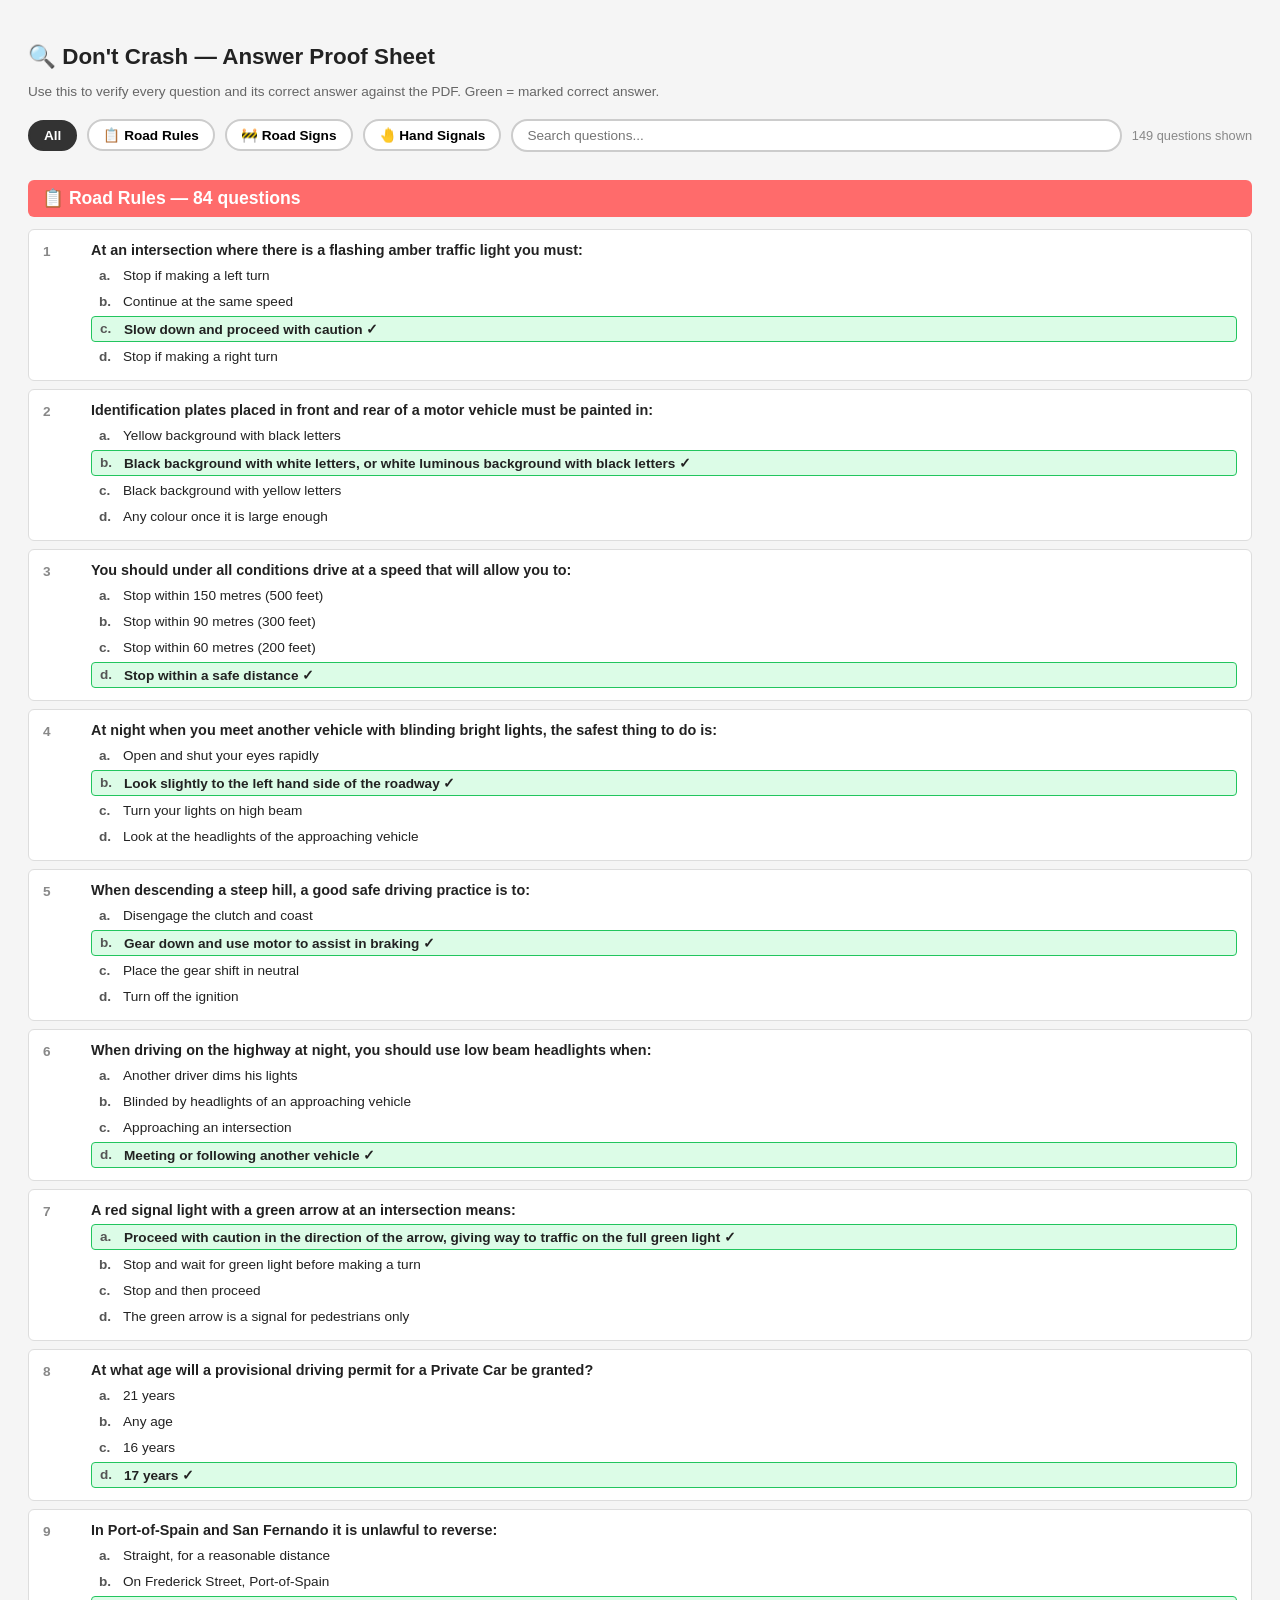
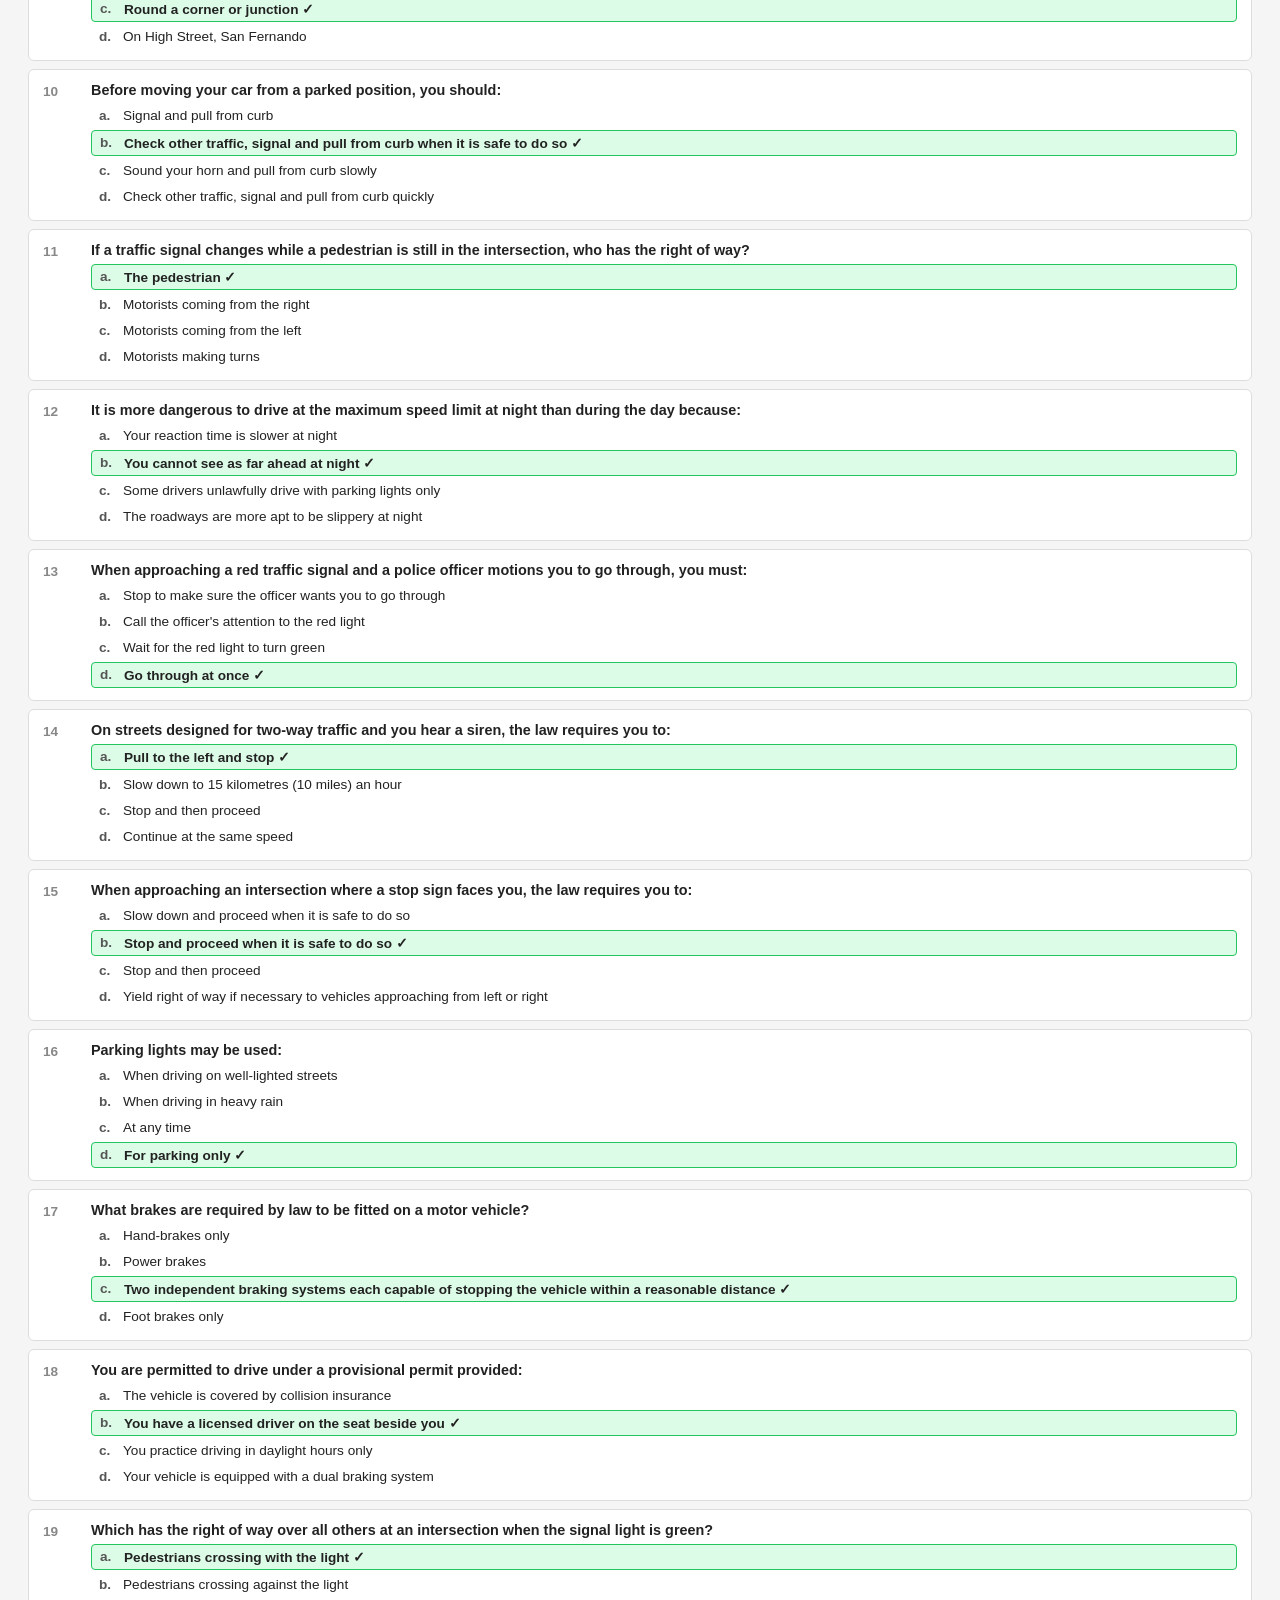
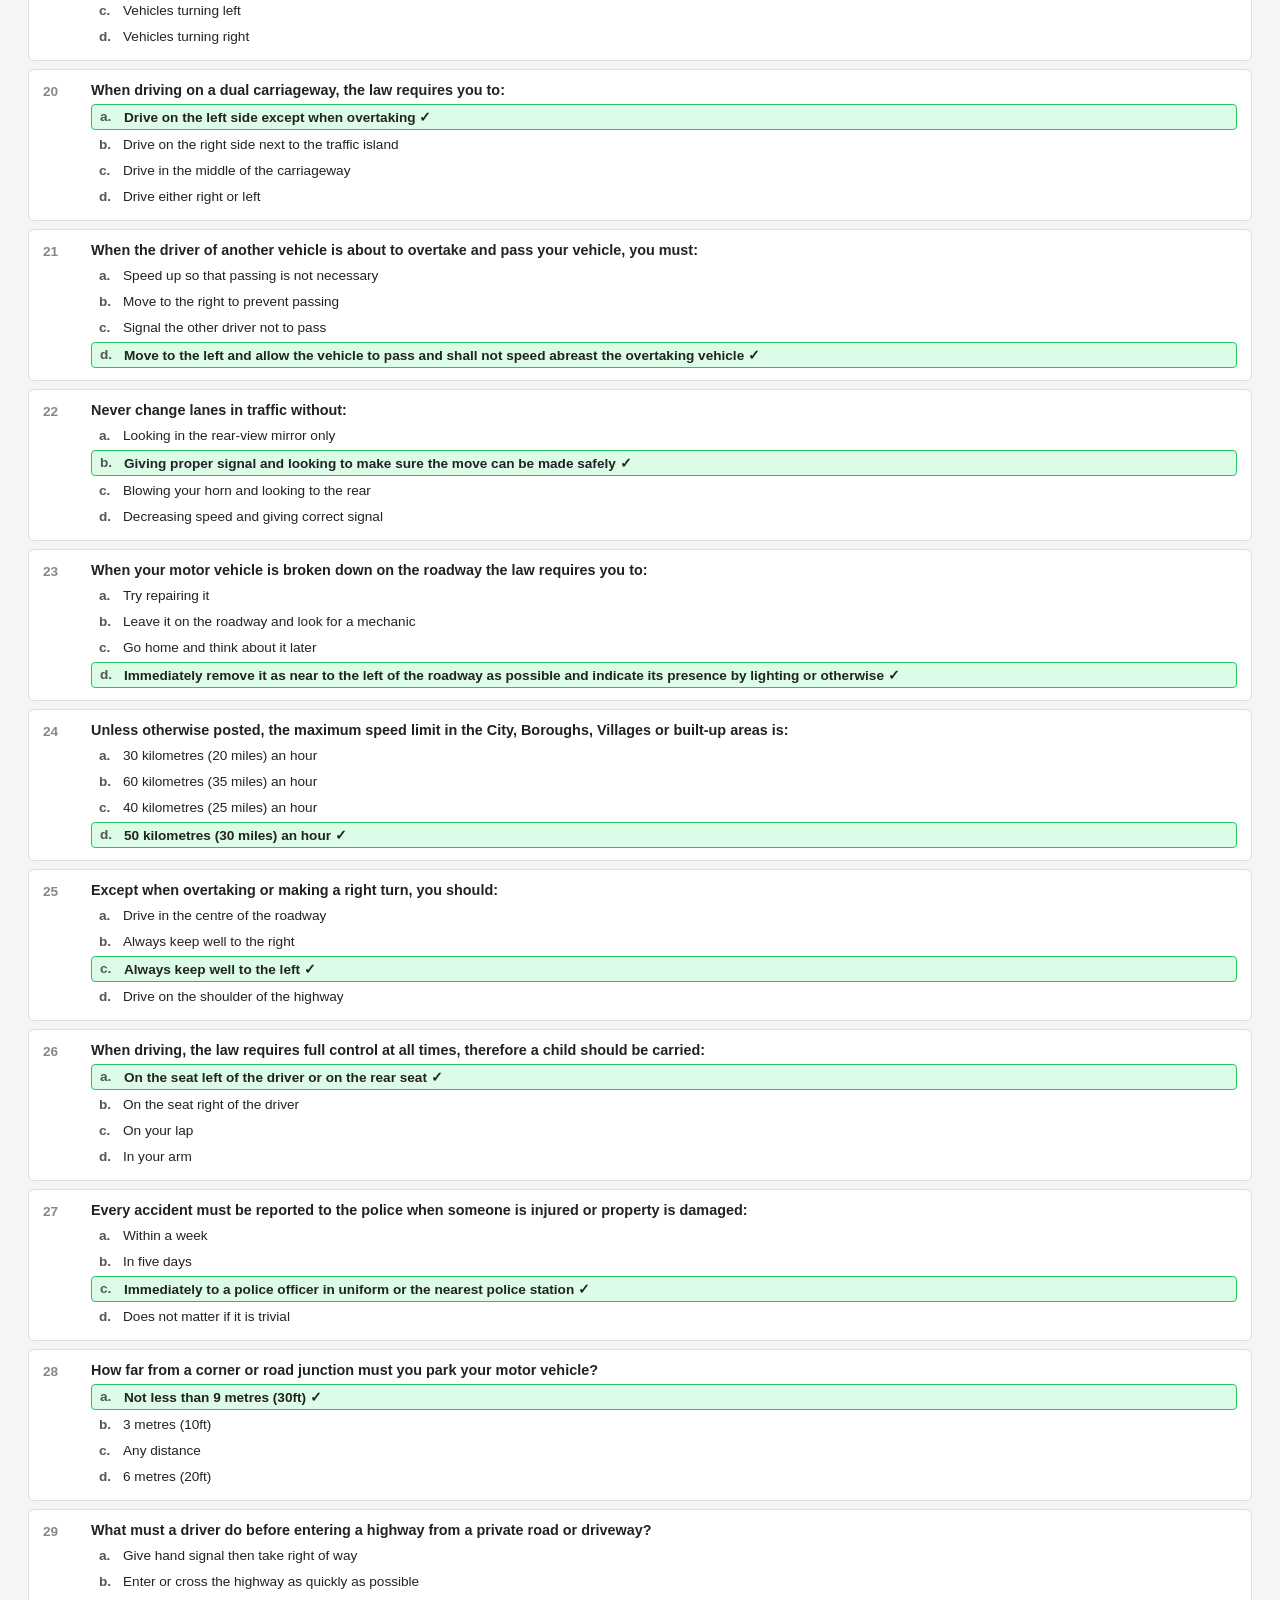
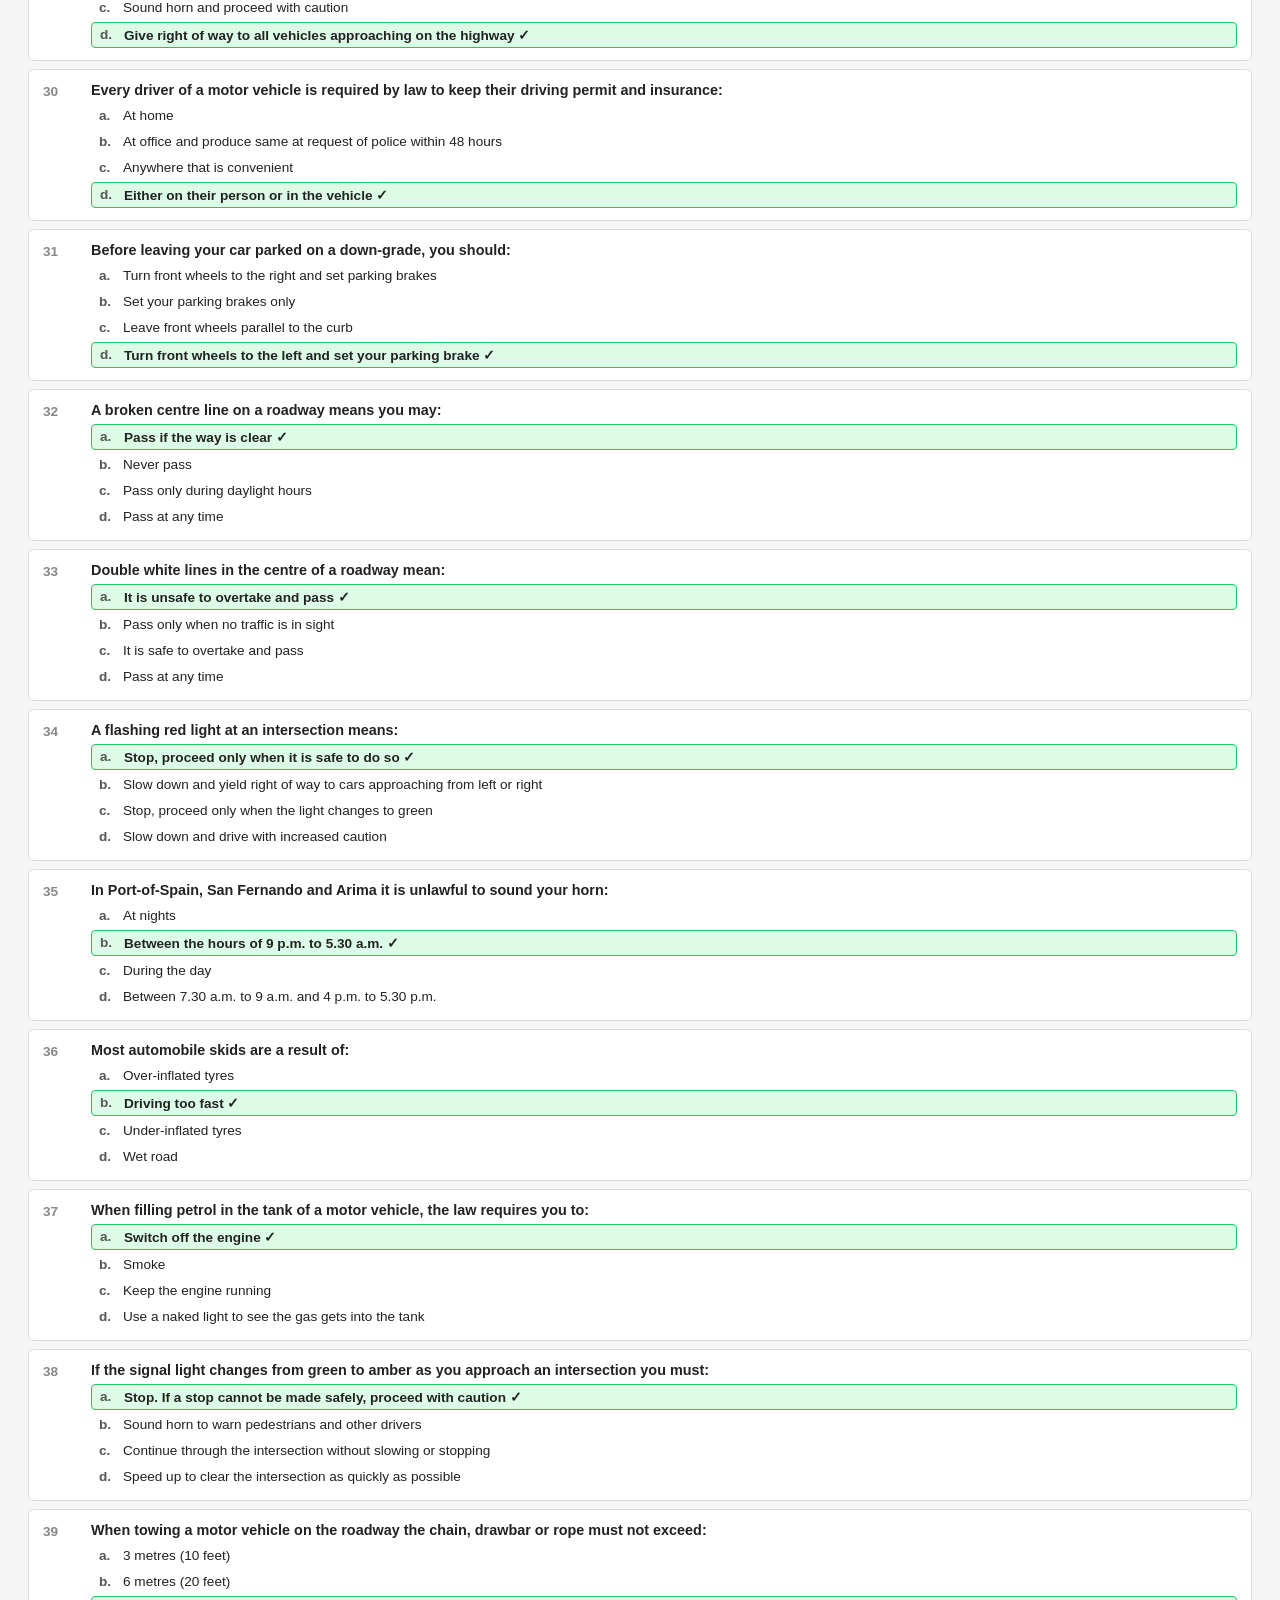
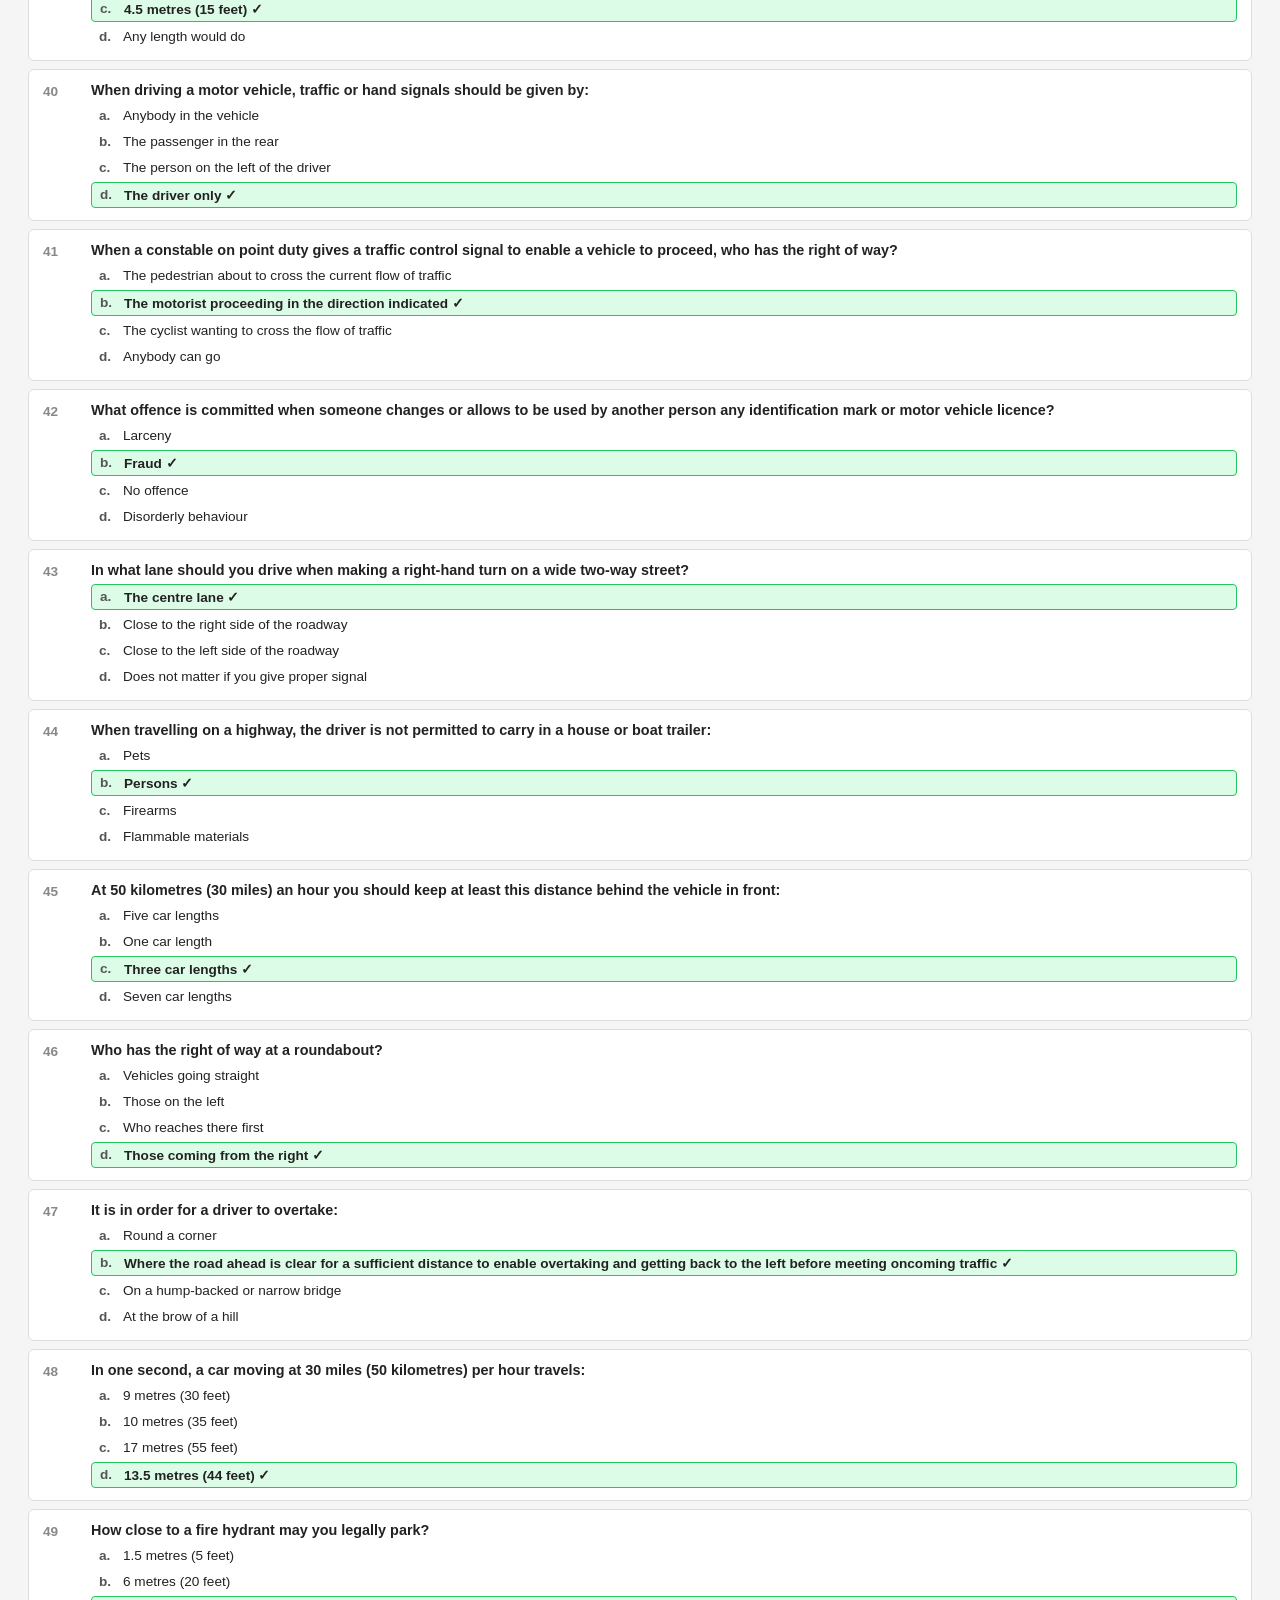
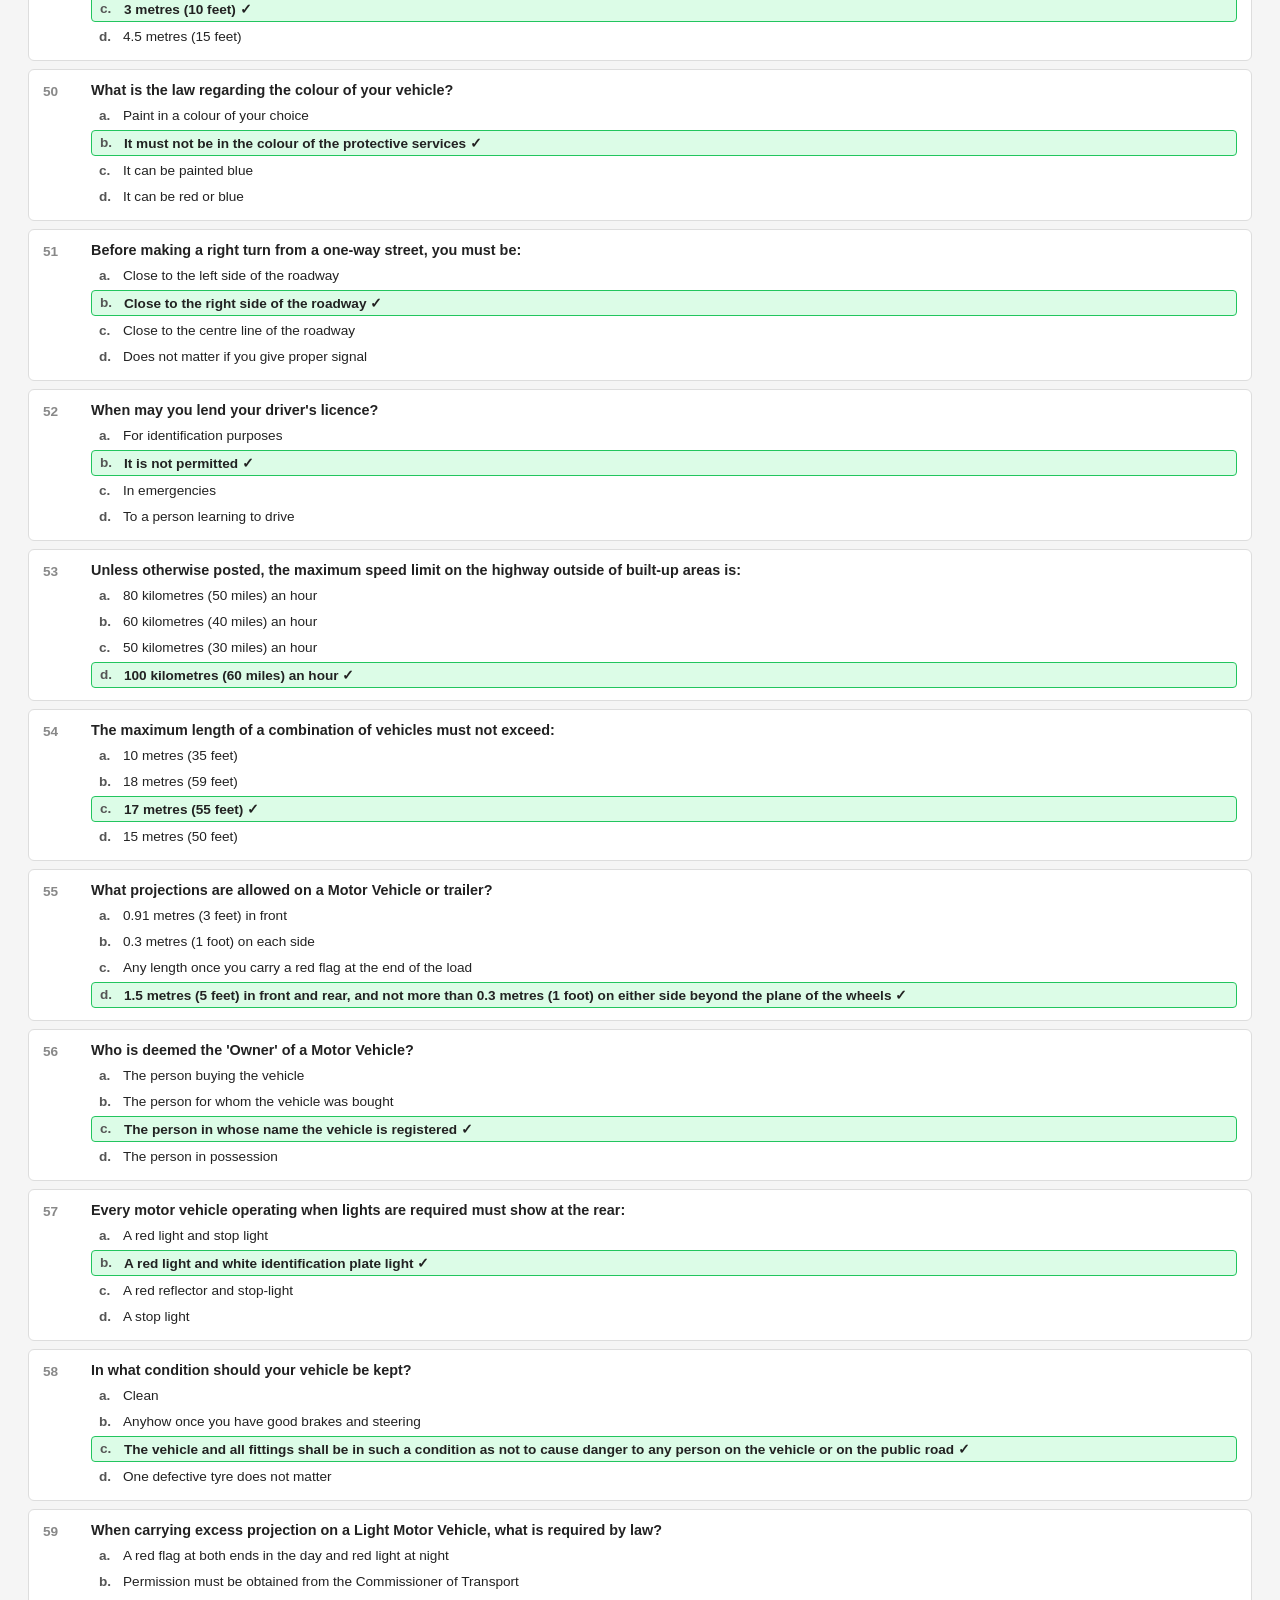
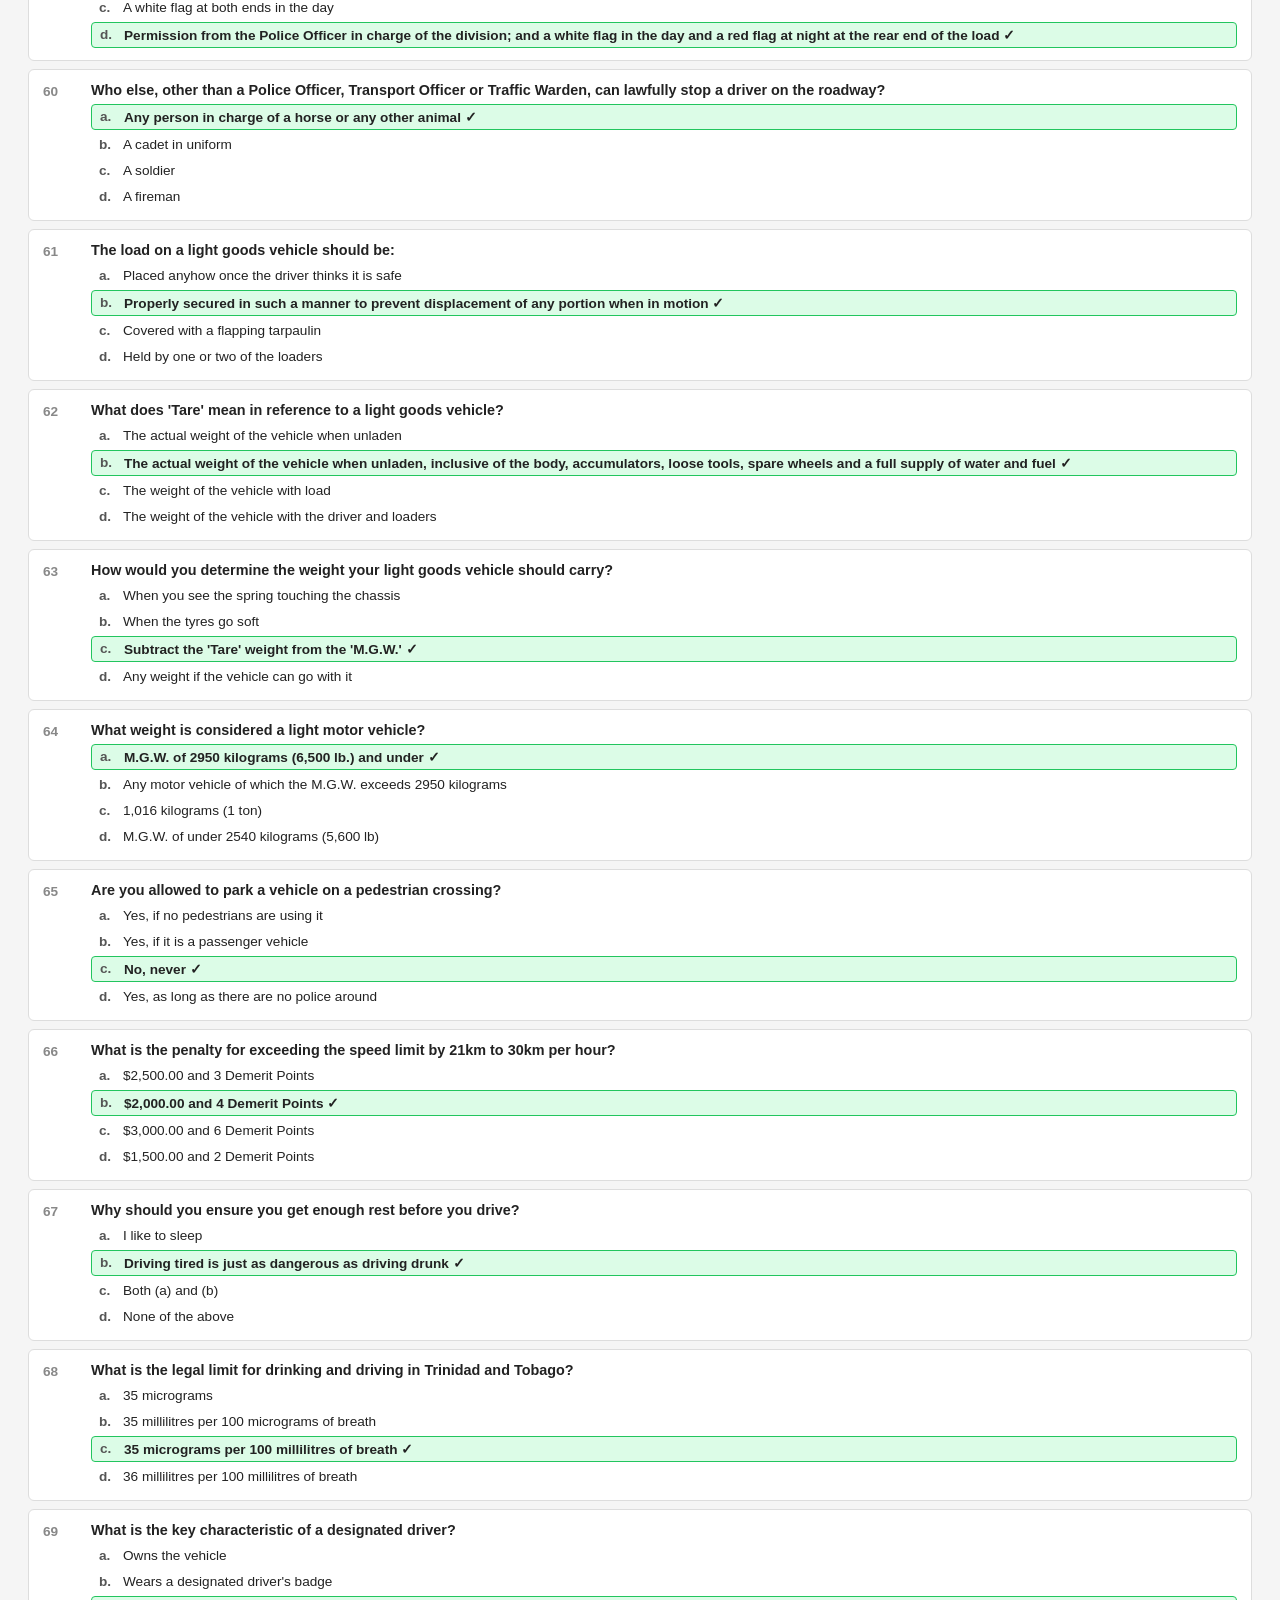
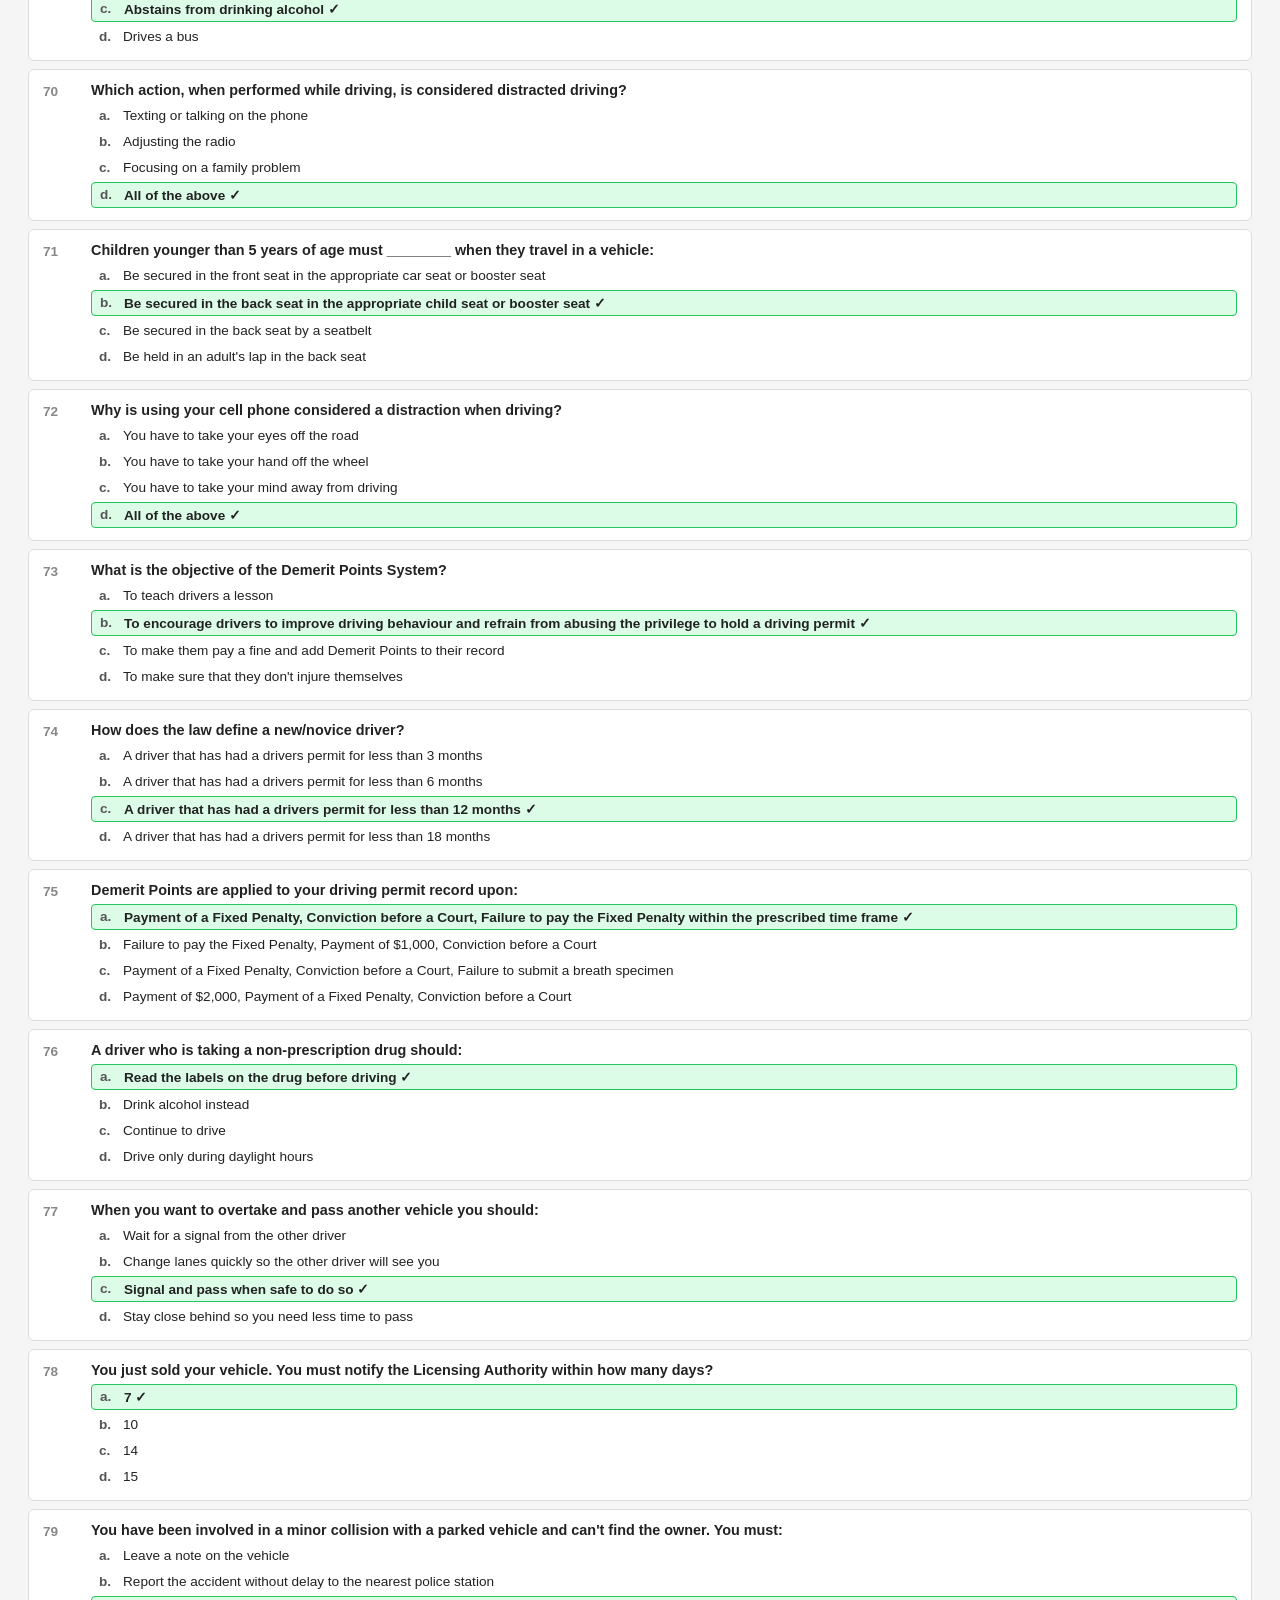
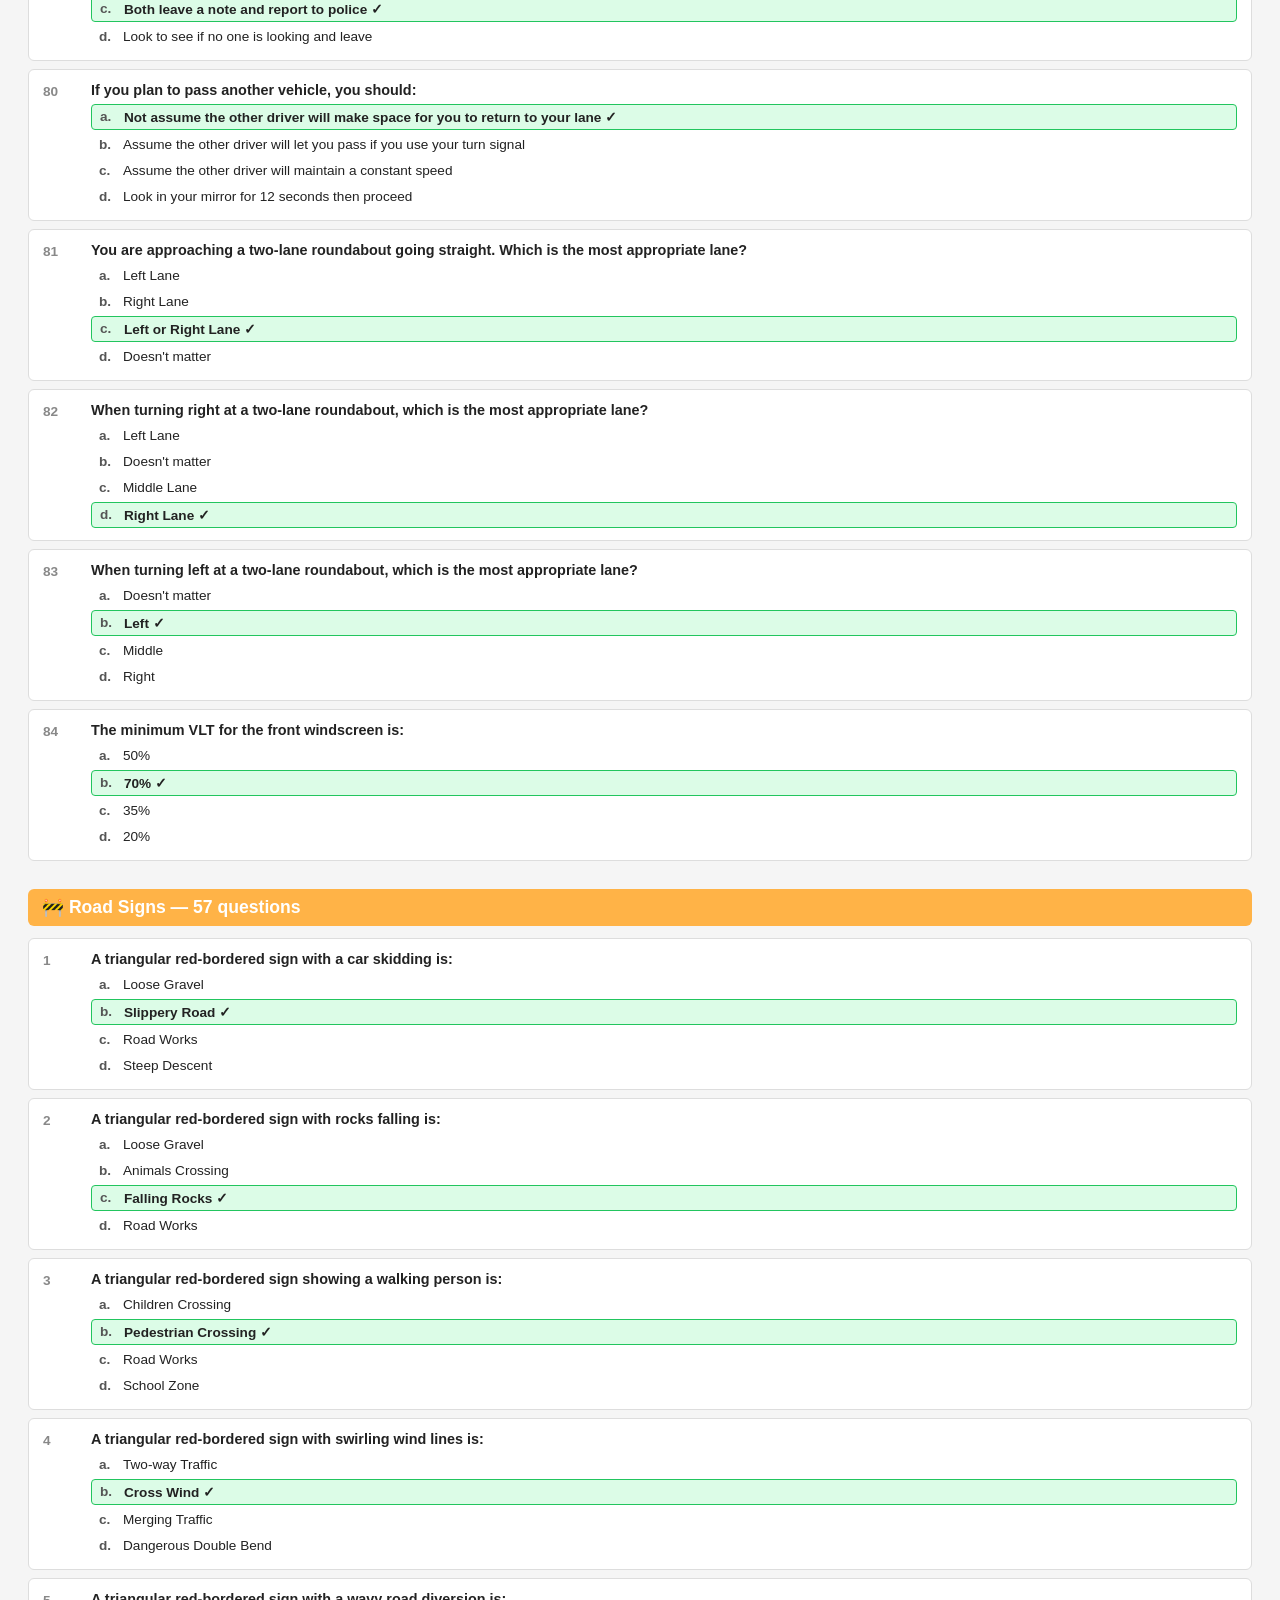
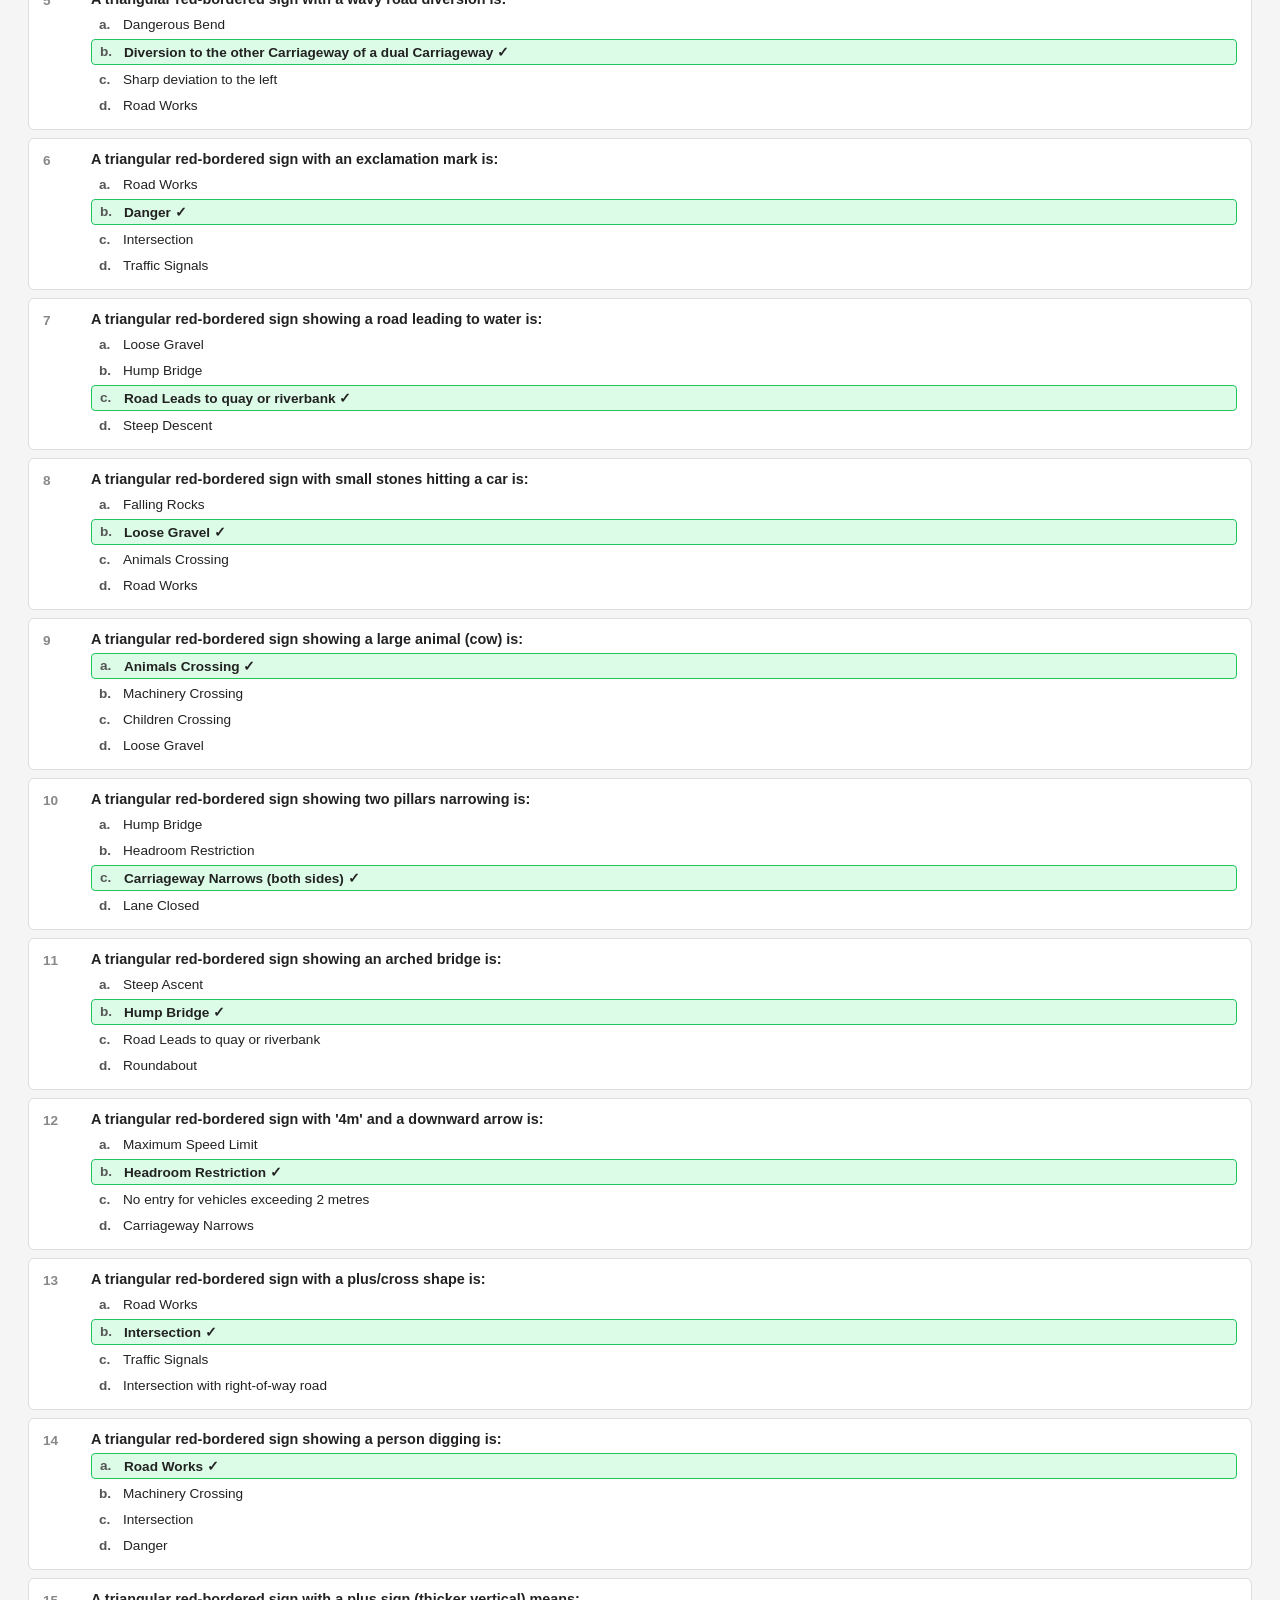
==== proof.html @ abda5362 "Create proof.html" ====
<!DOCTYPE html>
<html lang="en">
<head>
  <meta charset="UTF-8"/>
  <meta name="viewport" content="width=device-width, initial-scale=1.0"/>
  <title>Don't Crash — Answer Proof Sheet</title>
  <style>
    body { font-family: Arial, sans-serif; background: #f5f5f5; padding: 20px; color: #222; }
    h1 { font-size: 1.4rem; margin-bottom: 4px; }
    .meta { color: #666; font-size: 0.85rem; margin-bottom: 20px; }
    .section-title {
      font-size: 1.1rem; font-weight: bold; background: #333; color: #fff;
      padding: 8px 14px; border-radius: 6px; margin: 28px 0 12px;
      position: sticky; top: 0; z-index: 10;
    }
    .q-row {
      background: #fff; border: 1px solid #ddd; border-radius: 6px;
      padding: 12px 14px; margin-bottom: 8px;
      display: grid; grid-template-columns: 40px 1fr; gap: 8px;
    }
    .q-num { font-weight: bold; color: #888; font-size: 0.85rem; padding-top: 2px; }
    .q-text { font-weight: bold; font-size: 0.9rem; margin-bottom: 6px; }
    .options { display: flex; flex-direction: column; gap: 3px; }
    .opt {
      font-size: 0.85rem; padding: 4px 8px; border-radius: 4px;
      display: flex; gap: 6px; align-items: flex-start;
    }
    .opt.correct { background: #dcfce7; border: 1.5px solid #22c55e; font-weight: bold; }
    .opt-letter { min-width: 18px; font-weight: bold; color: #555; }
    .flag { color: #ef4444; font-size: 0.75rem; font-weight: bold; margin-left: 6px; }
    .filter-bar {
      display: flex; gap: 10px; flex-wrap: wrap; margin-bottom: 16px; align-items: center;
    }
    .filter-bar button {
      padding: 6px 14px; border-radius: 50px; border: 2px solid #ccc;
      background: #fff; cursor: pointer; font-size: 0.85rem; font-weight: bold;
    }
    .filter-bar button.active { background: #333; color: #fff; border-color: #333; }
    #search {
      padding: 7px 14px; border-radius: 50px; border: 2px solid #ccc;
      font-size: 0.85rem; flex: 1; min-width: 200px;
    }
    .count { font-size: 0.8rem; color: #888; margin-left: auto; }
    .rules-color  { background: #ff6b6b; }
    .signs-color  { background: #ffb347; }
    .signals-color{ background: #7ec8e3; }
  </style>
  <script src="js/data.js"></script>
</head>
<body>
  <h1>🔍 Don't Crash — Answer Proof Sheet</h1>
  <p class="meta">Use this to verify every question and its correct answer against the PDF. Green = marked correct answer.</p>

  <div class="filter-bar">
    <button class="active" onclick="setFilter('all', this)">All</button>
    <button onclick="setFilter('rules', this)">📋 Road Rules</button>
    <button onclick="setFilter('signs', this)">🚧 Road Signs</button>
    <button onclick="setFilter('signals', this)">🤚 Hand Signals</button>
    <input id="search" type="text" placeholder="Search questions..." oninput="applySearch()"/>
    <span class="count" id="count"></span>
  </div>

  <div id="content"></div>

  <script>
    const LETTERS = ['a','b','c','d'];
    let currentFilter = 'all';

    const SECTIONS = [
      { key: 'rules',   label: '📋 Road Rules',   color: 'rules-color',   data: ROAD_RULES },
      { key: 'signs',   label: '🚧 Road Signs',   color: 'signs-color',   data: ROAD_SIGNS },
      { key: 'signals', label: '🤚 Hand Signals', color: 'signals-color', data: HAND_SIGNALS },
    ];

    function buildHTML(filter, searchText) {
      let html = '';
      let total = 0;
      SECTIONS.forEach(sec => {
        if (filter !== 'all' && filter !== sec.key) return;
        const search = searchText.toLowerCase();
        const qs = sec.data.filter(q =>
          !search || q.q.toLowerCase().includes(search) ||
          q.options.some(o => o.toLowerCase().includes(search))
        );
        if (!qs.length) return;
        total += qs.length;
        html += `<div class="section-title ${sec.color}">${sec.label} — ${qs.length} questions</div>`;
        qs.forEach((q, i) => {
          const globalIdx = sec.data.indexOf(q);
          html += `<div class="q-row">
            <div class="q-num">${globalIdx + 1}</div>
            <div>
              <div class="q-text">${q.q}</div>
              <div class="options">`;
          q.options.forEach((opt, oi) => {
            const isCorrect = oi === q.answer;
            html += `<div class="opt ${isCorrect ? 'correct' : ''}">
              <span class="opt-letter">${LETTERS[oi]}.</span>
              <span>${opt}${isCorrect ? ' ✓' : ''}</span>
            </div>`;
          });
          html += `</div></div></div>`;
        });
      });
      document.getElementById('count').textContent = `${total} questions shown`;
      return html;
    }

    function setFilter(f, btn) {
      currentFilter = f;
      document.querySelectorAll('.filter-bar button').forEach(b => b.classList.remove('active'));
      btn.classList.add('active');
      applySearch();
    }

    function applySearch() {
      const search = document.getElementById('search').value;
      document.getElementById('content').innerHTML = buildHTML(currentFilter, search);
    }

    // Initial render
    document.getElementById('content').innerHTML = buildHTML('all', '');
  </script>
</body>
</html>
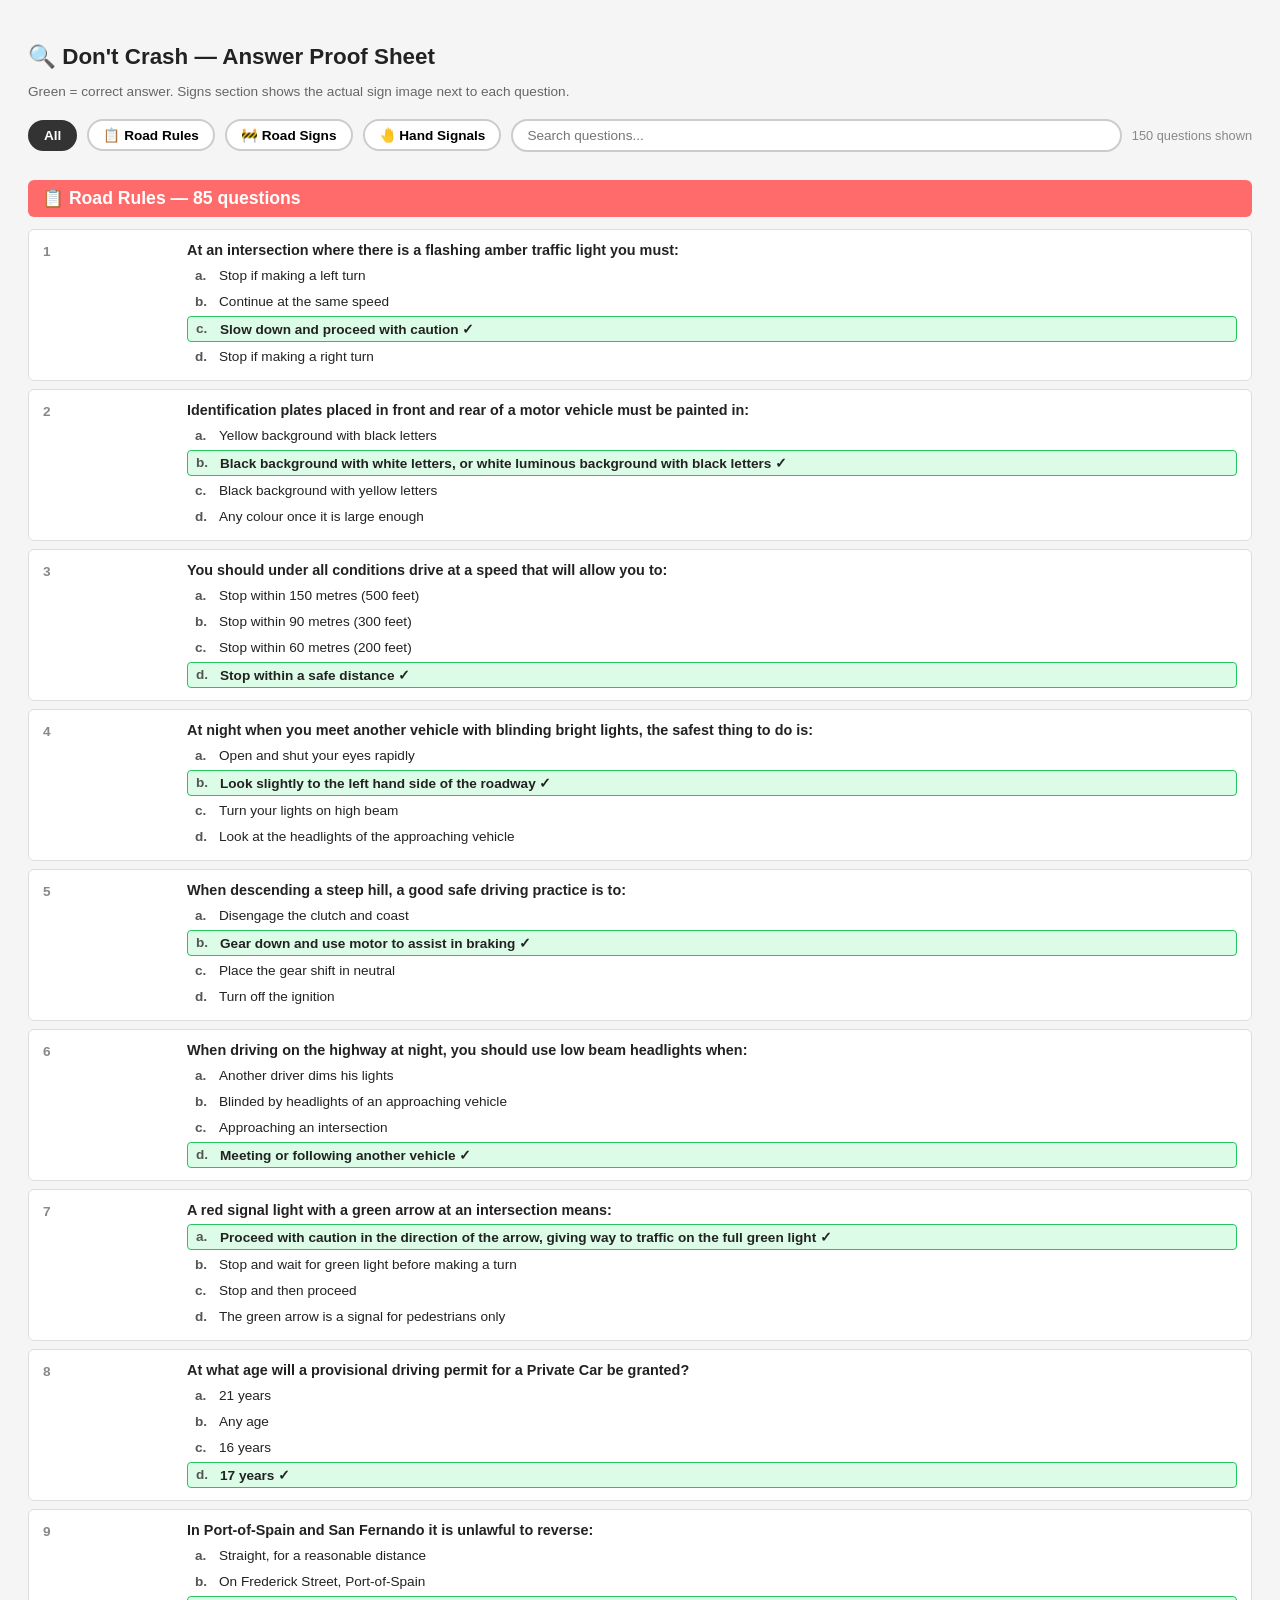
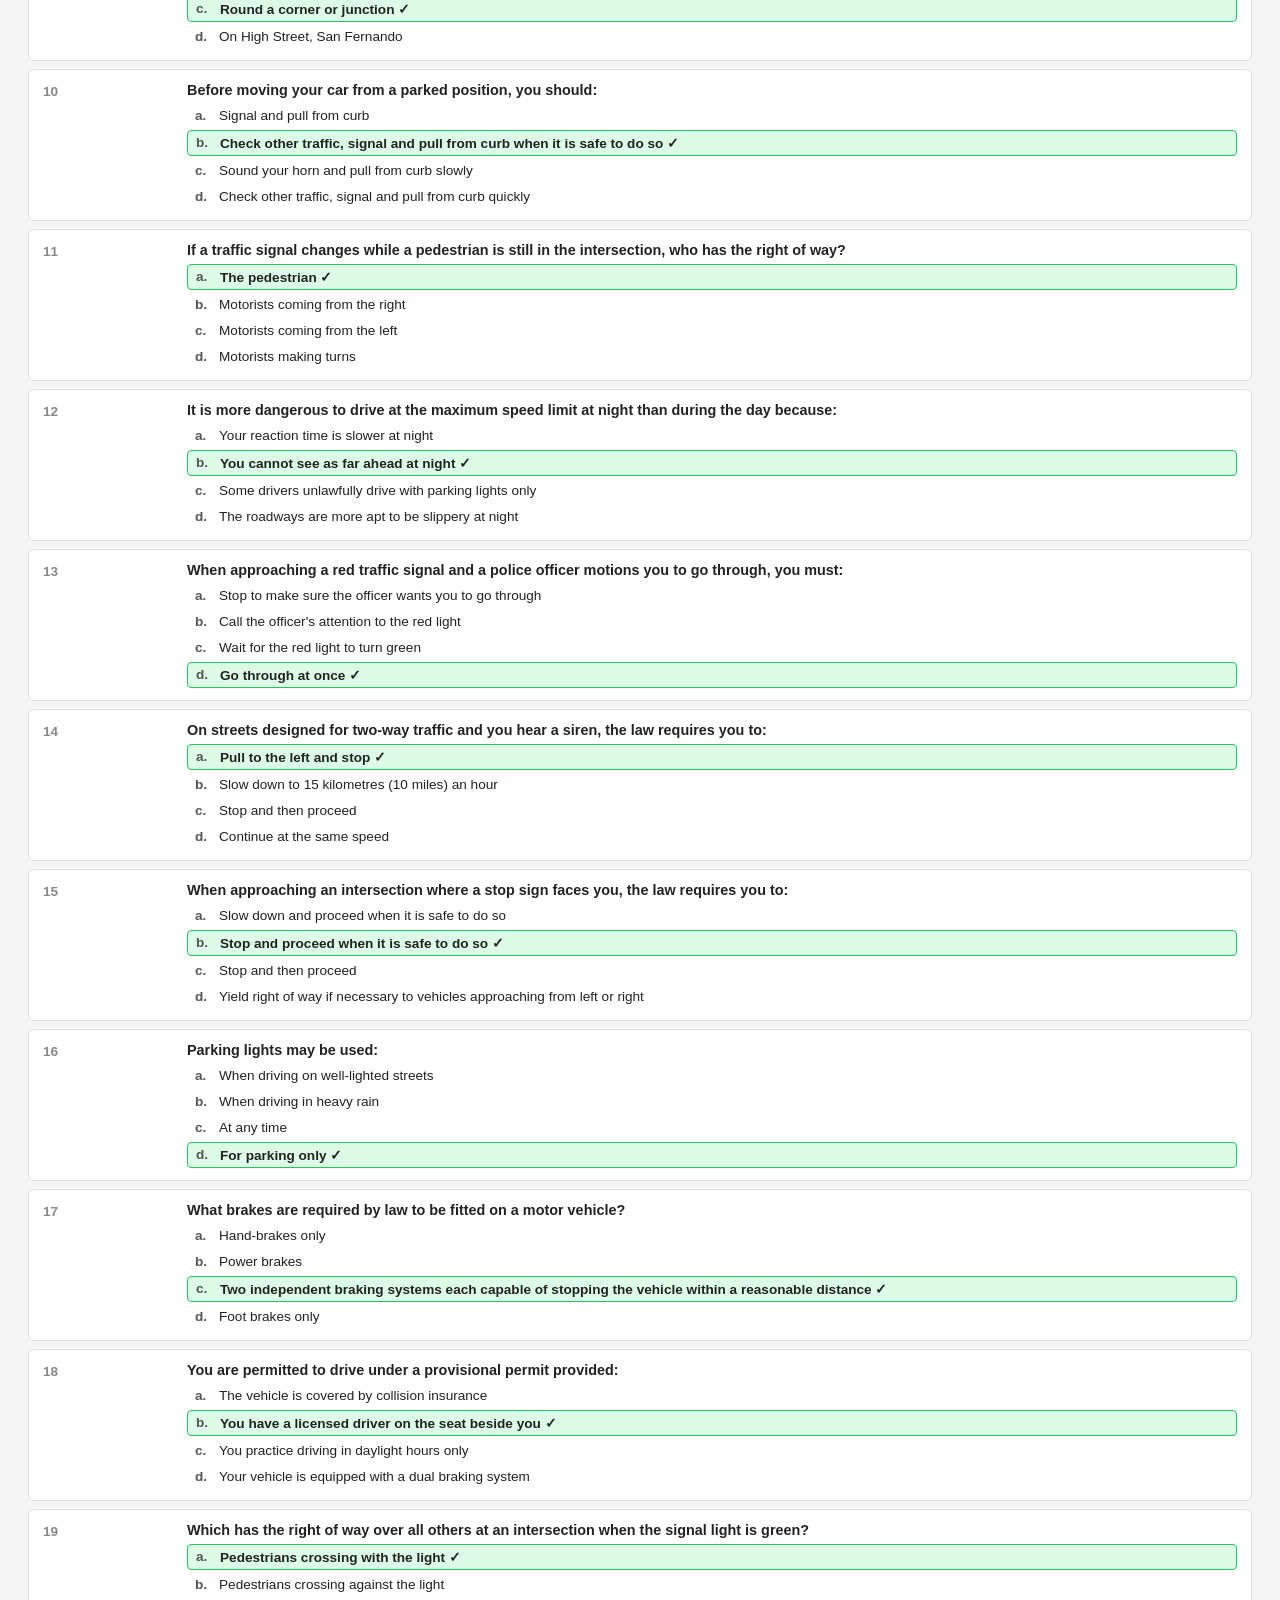
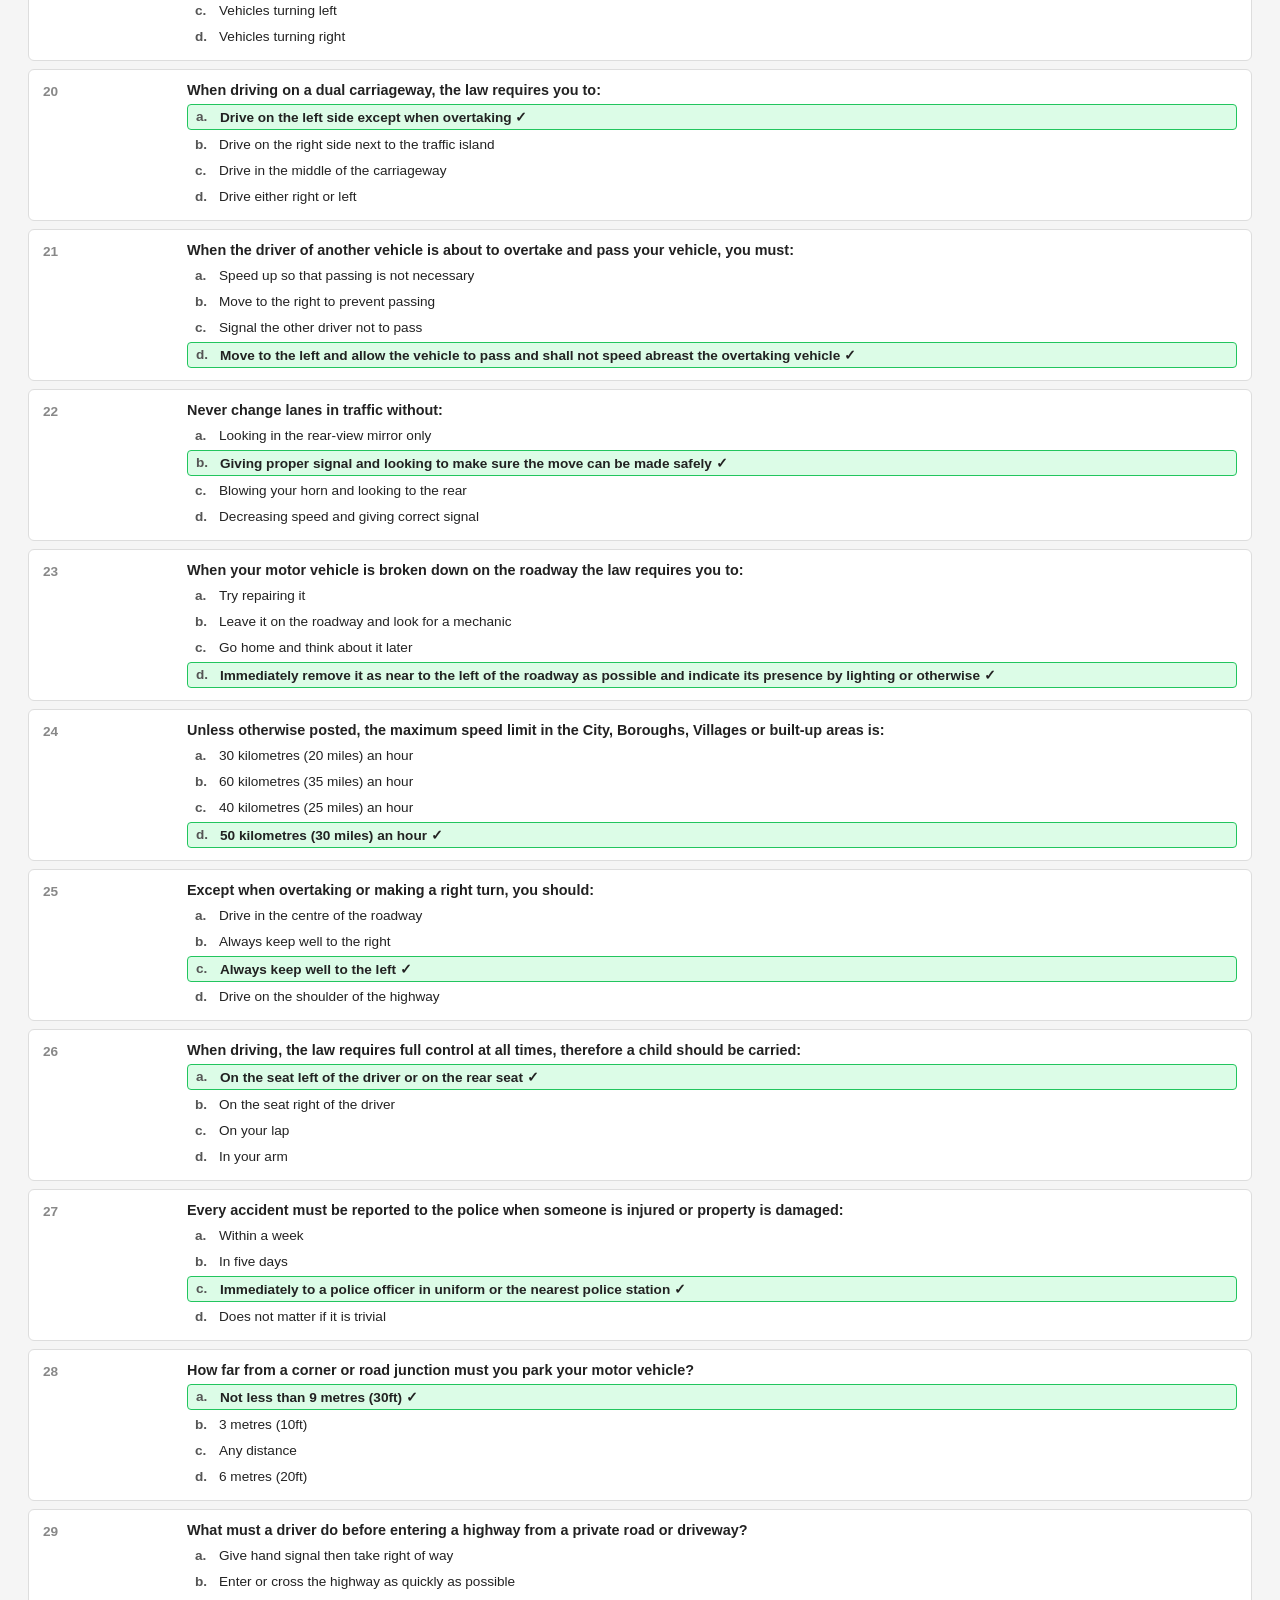
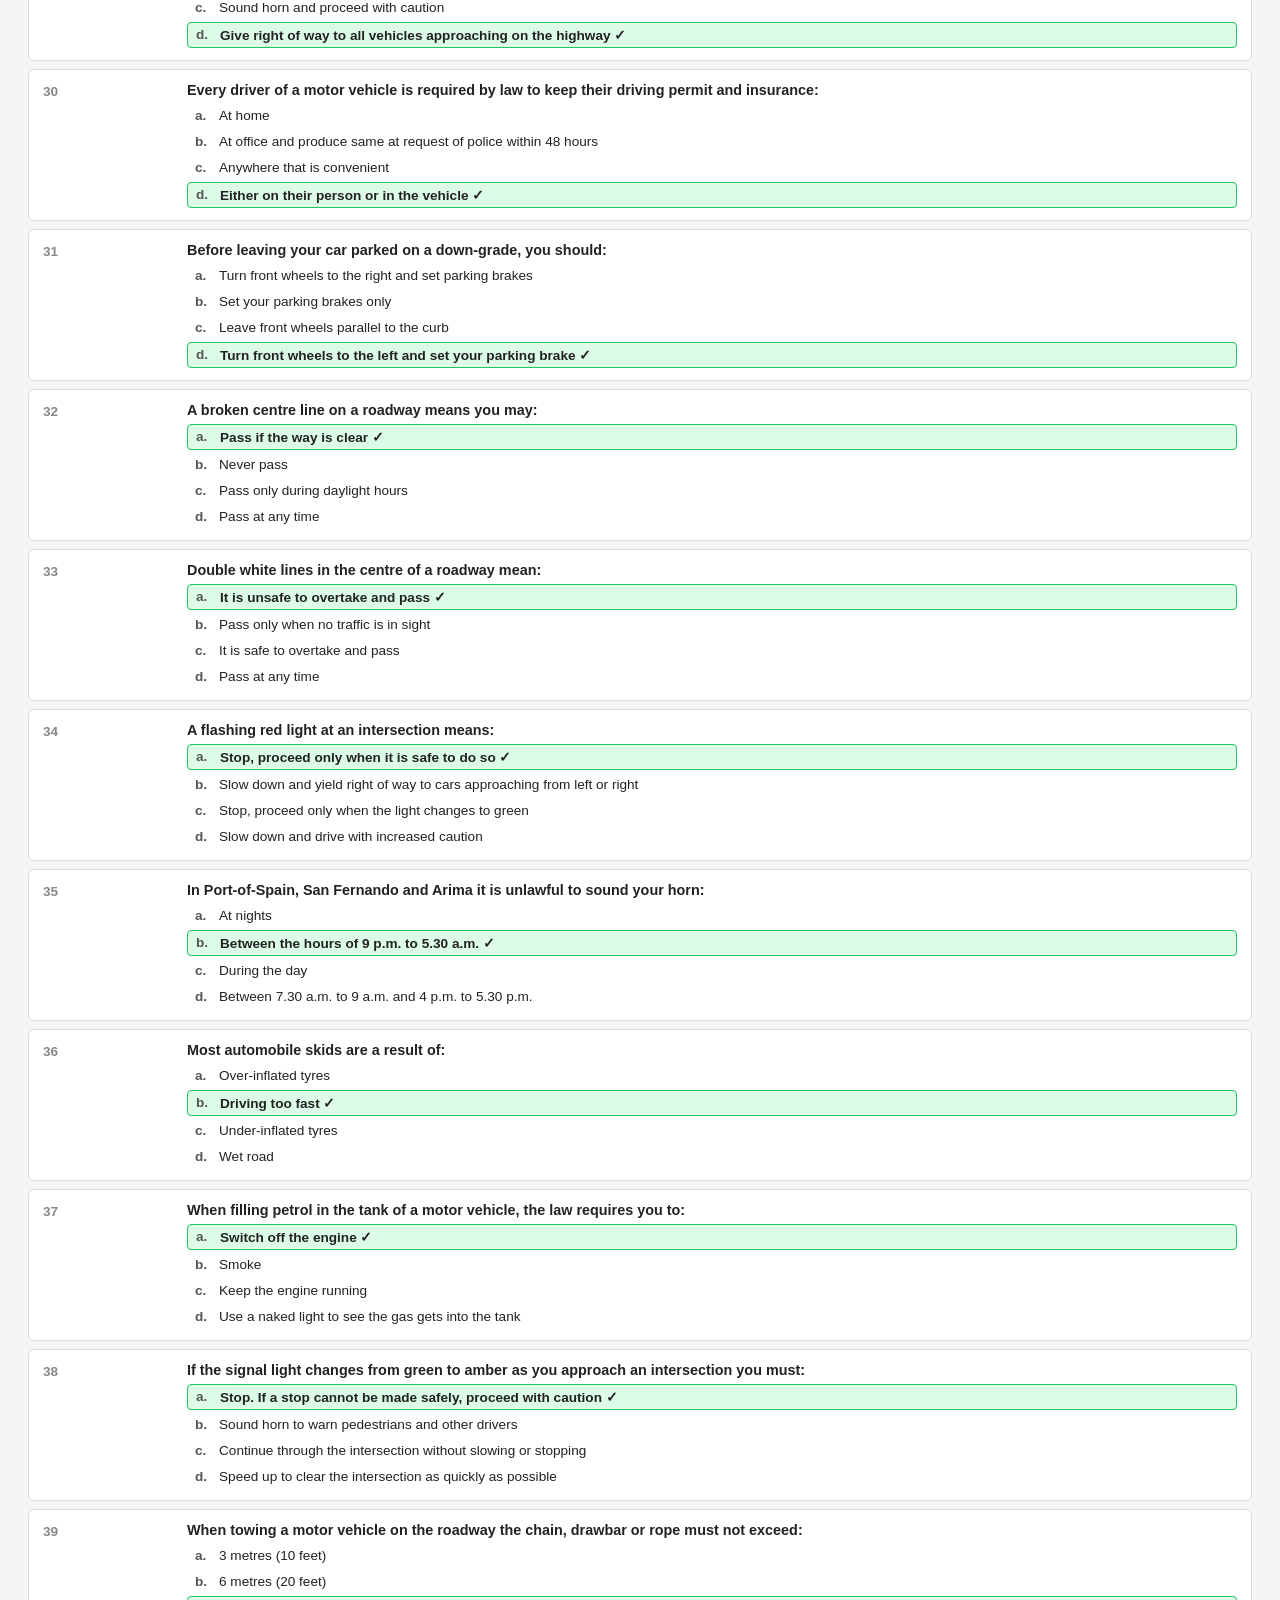
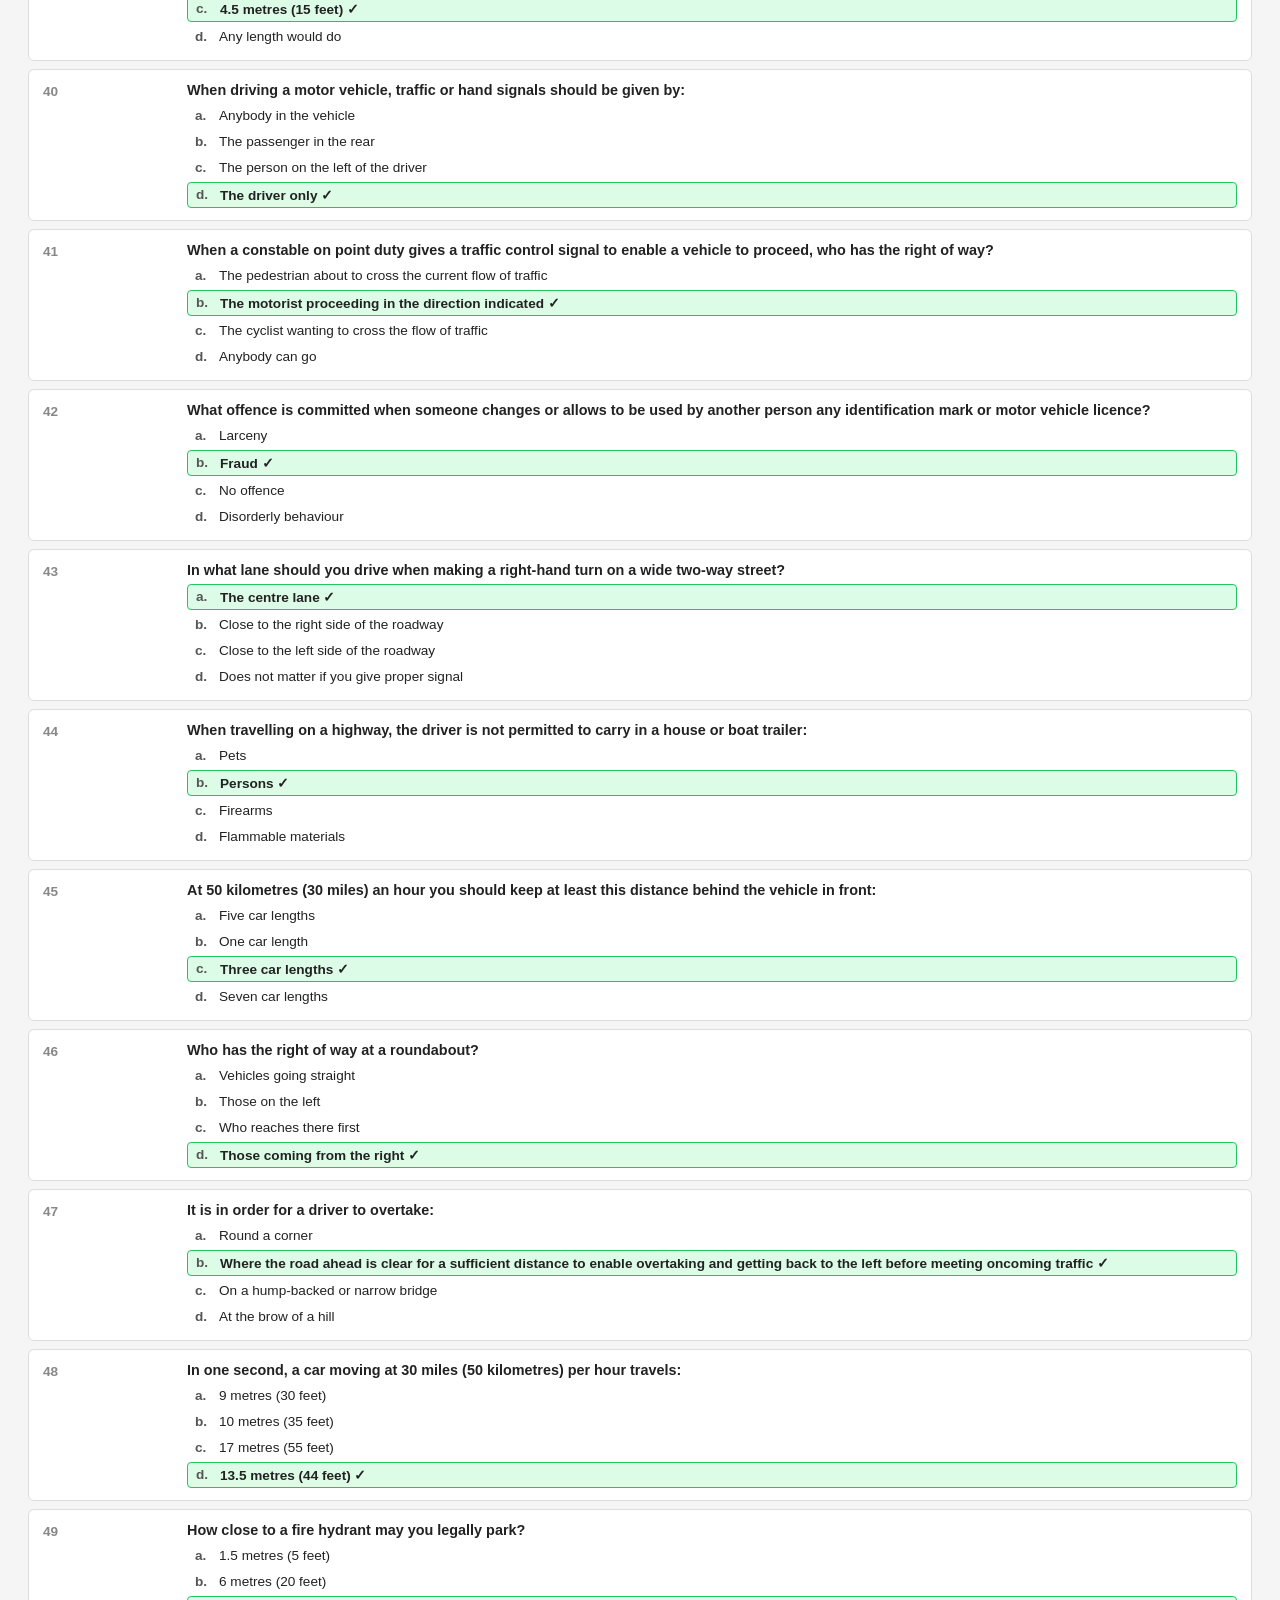
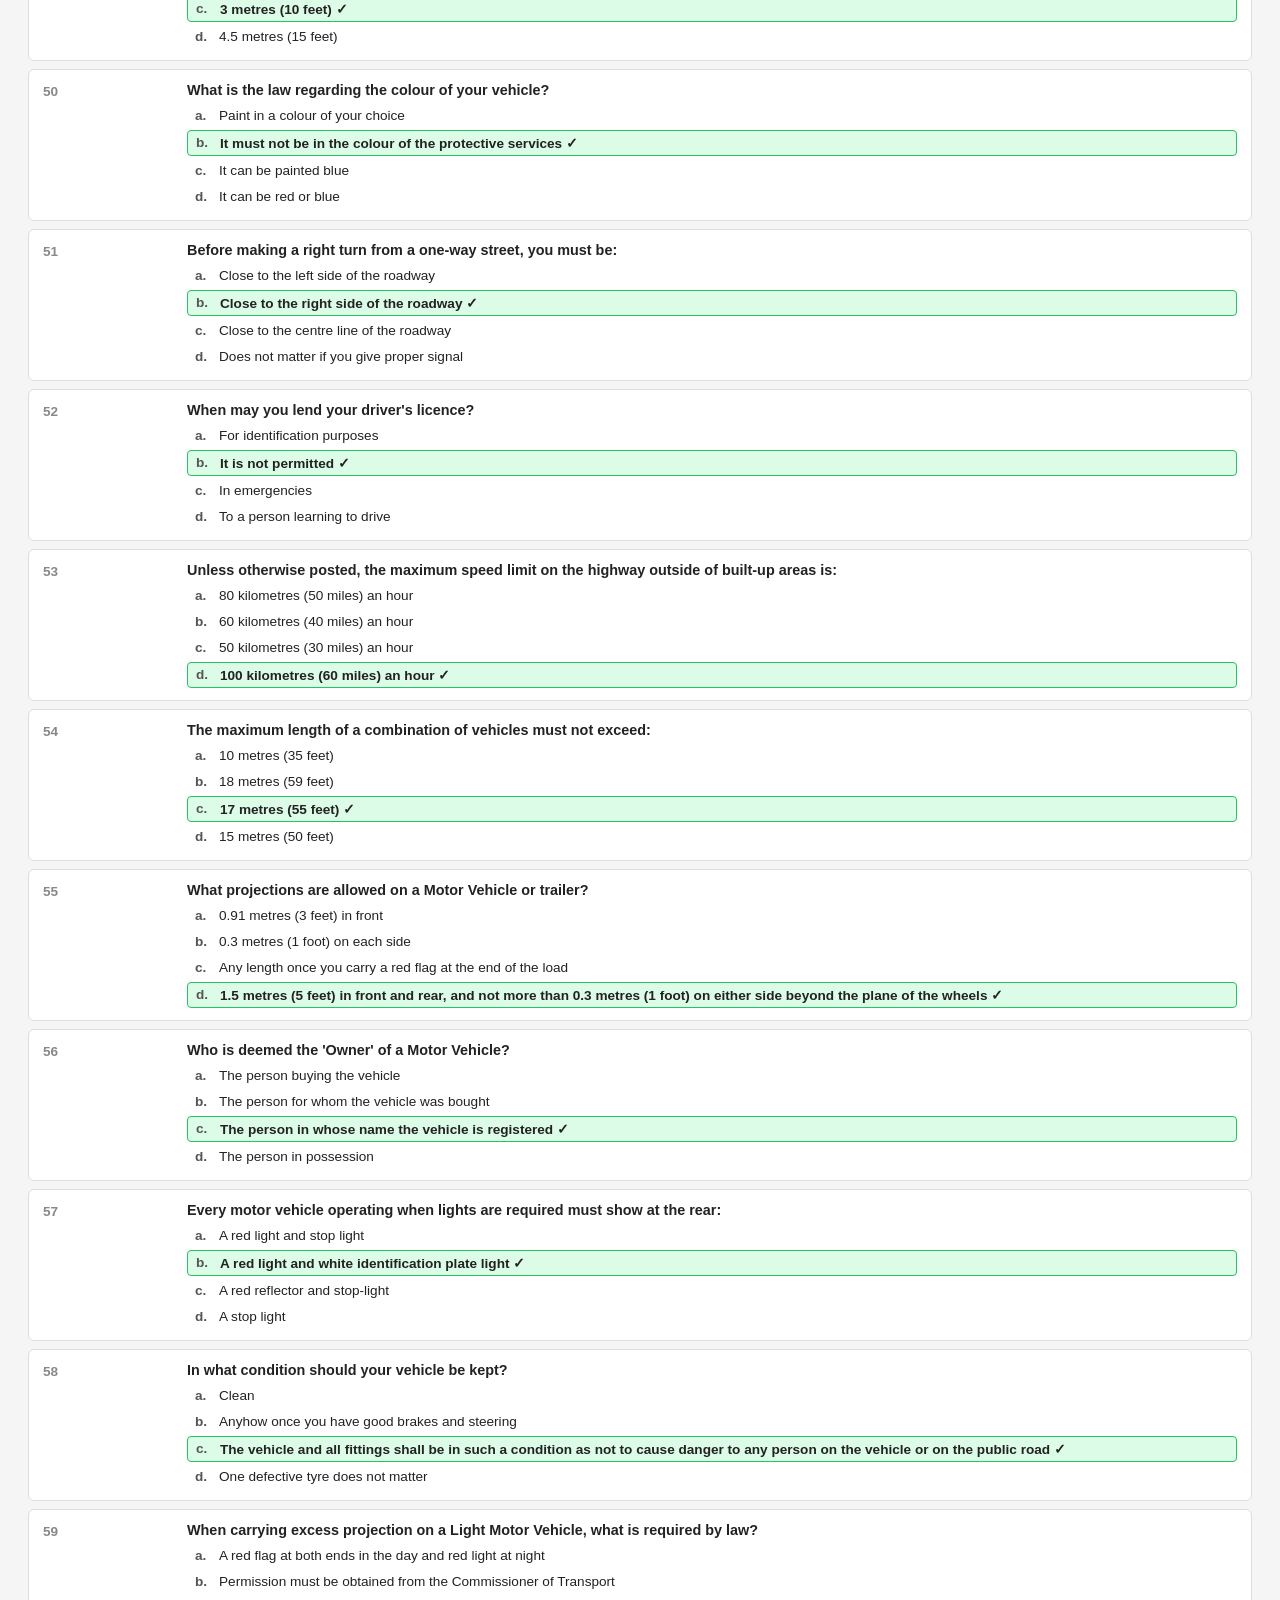
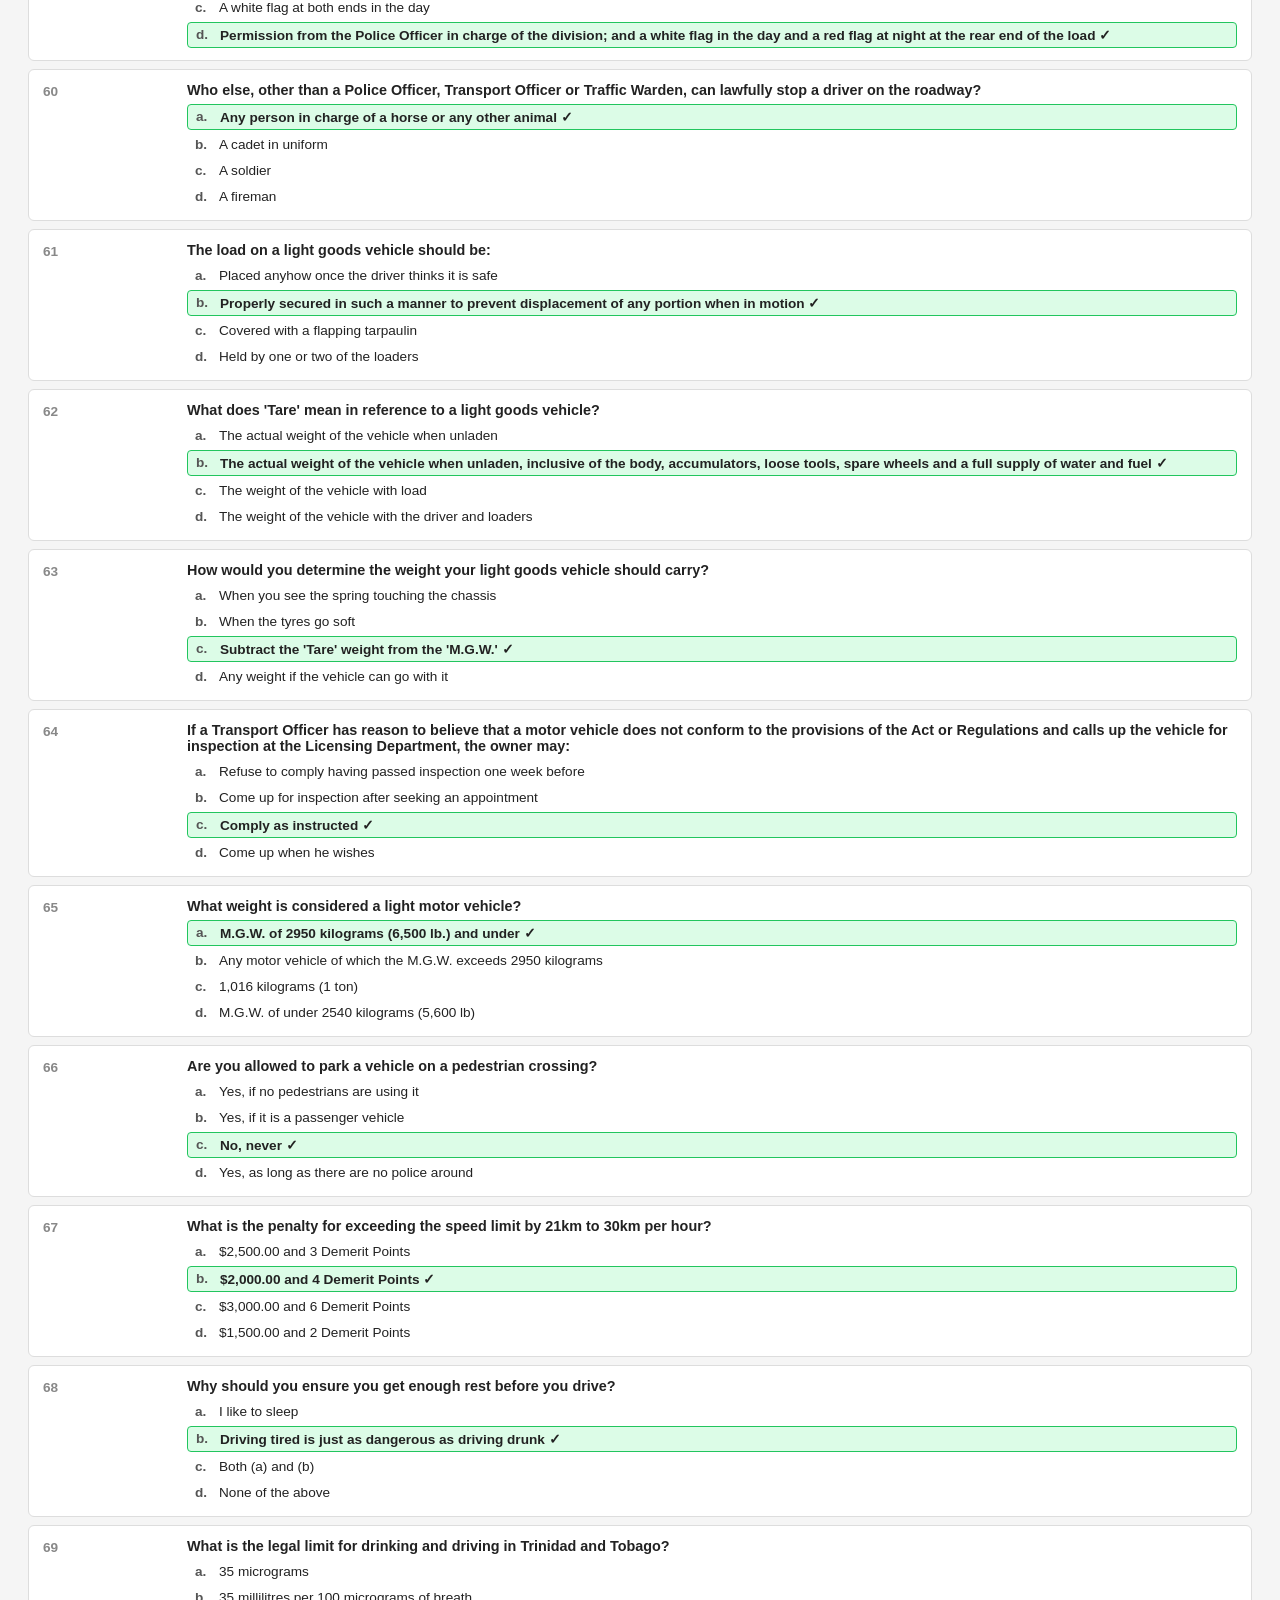
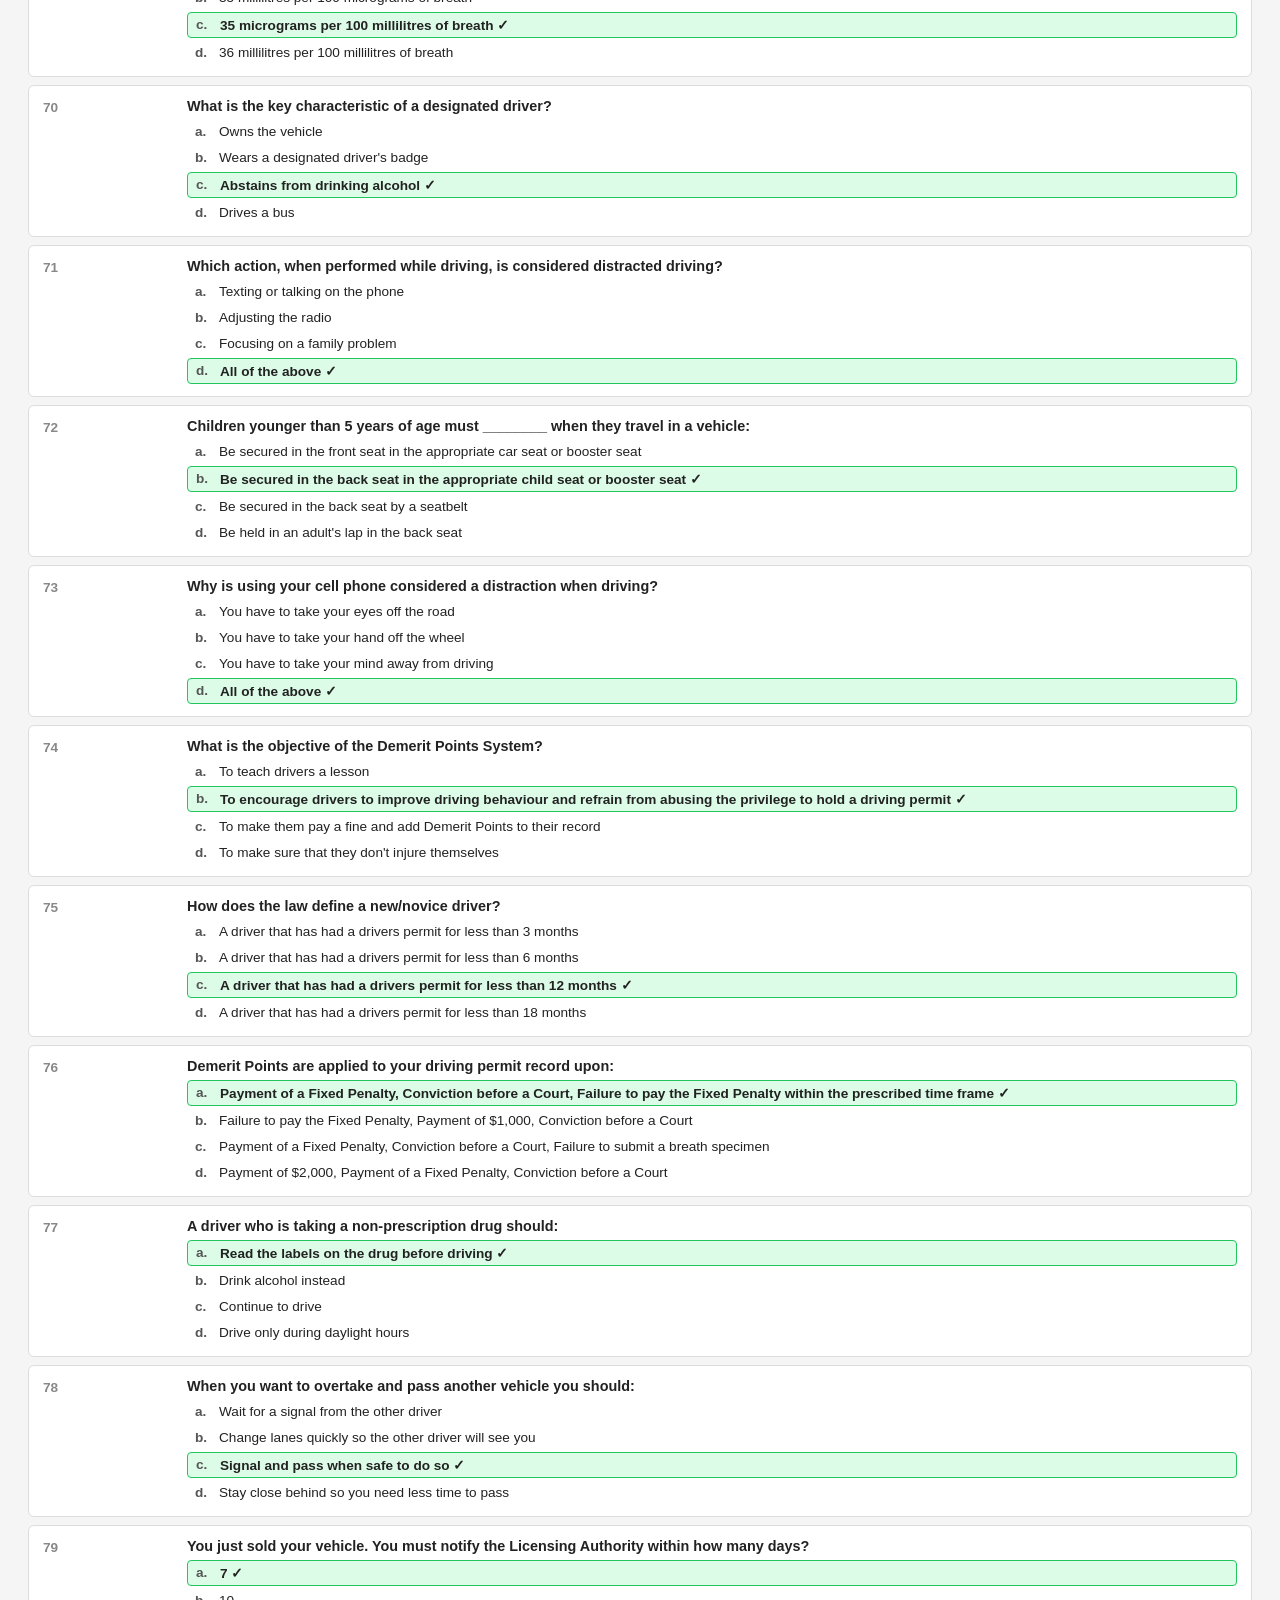
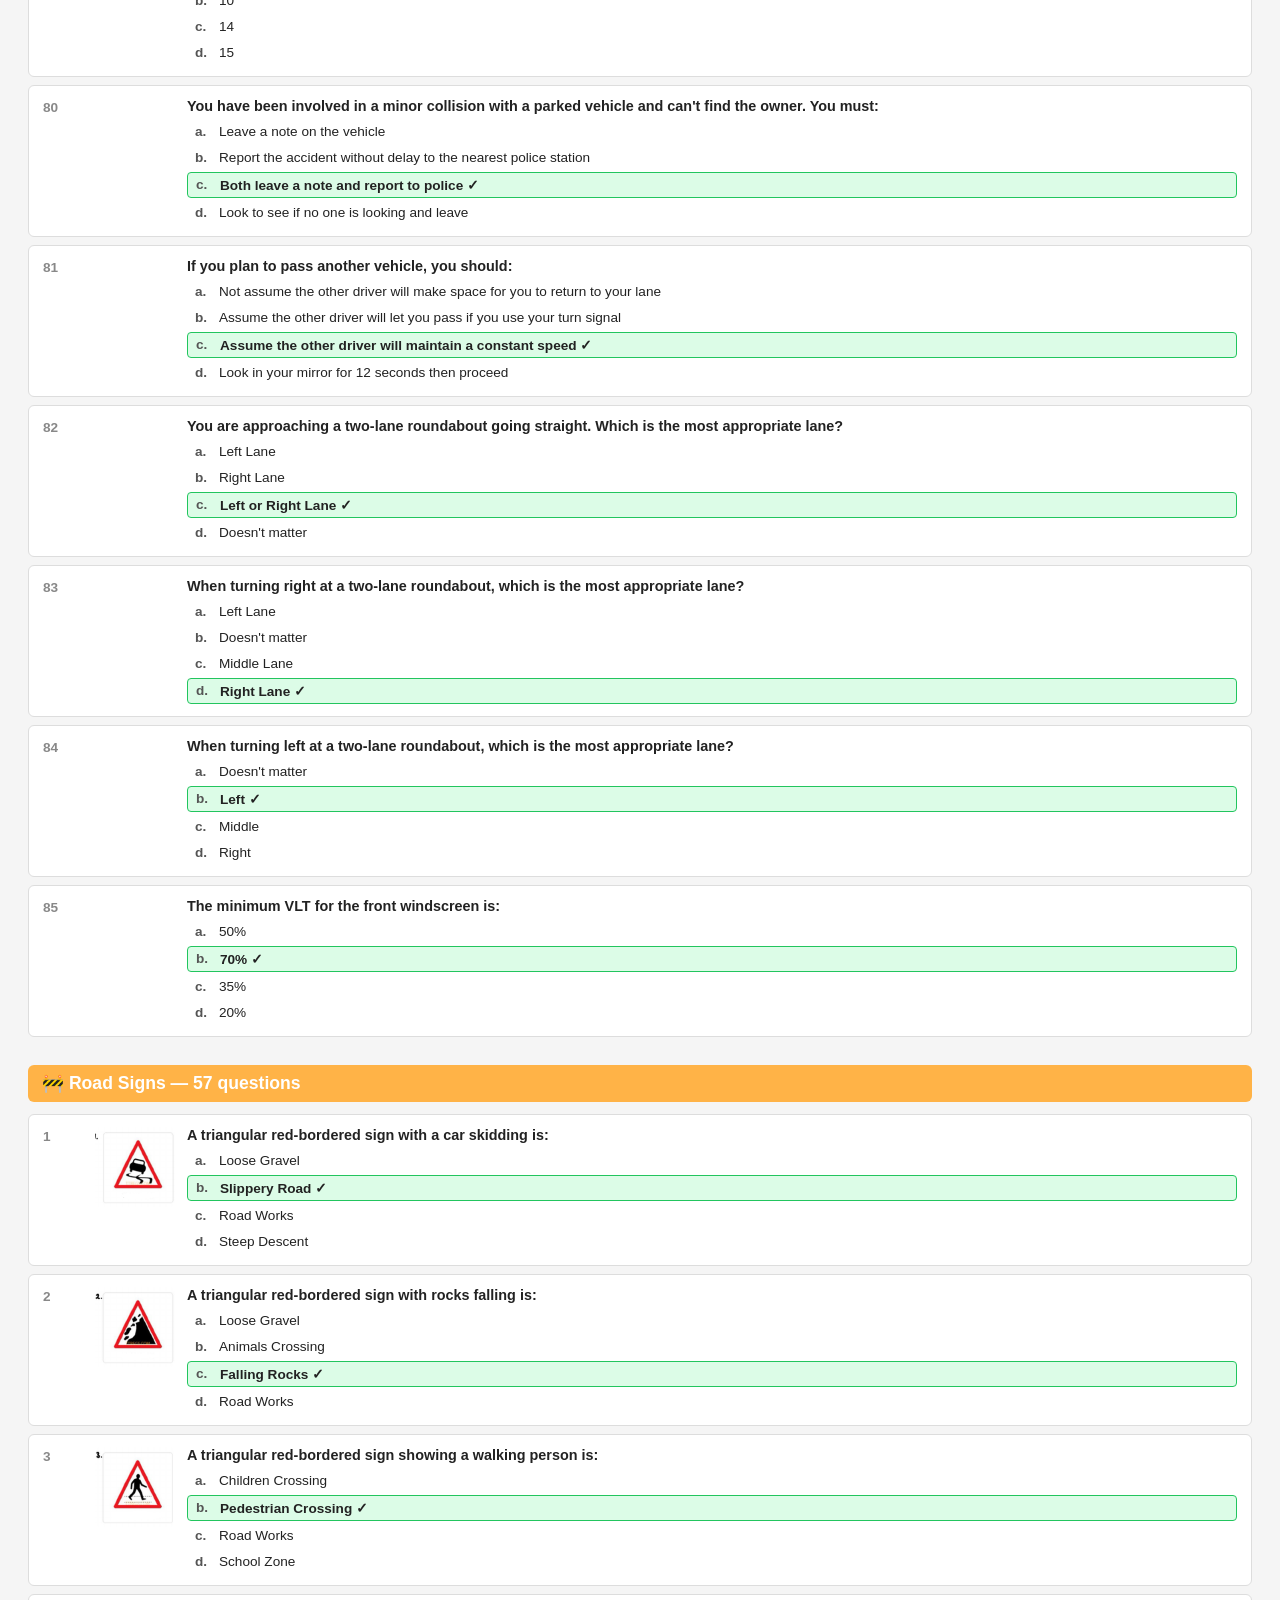
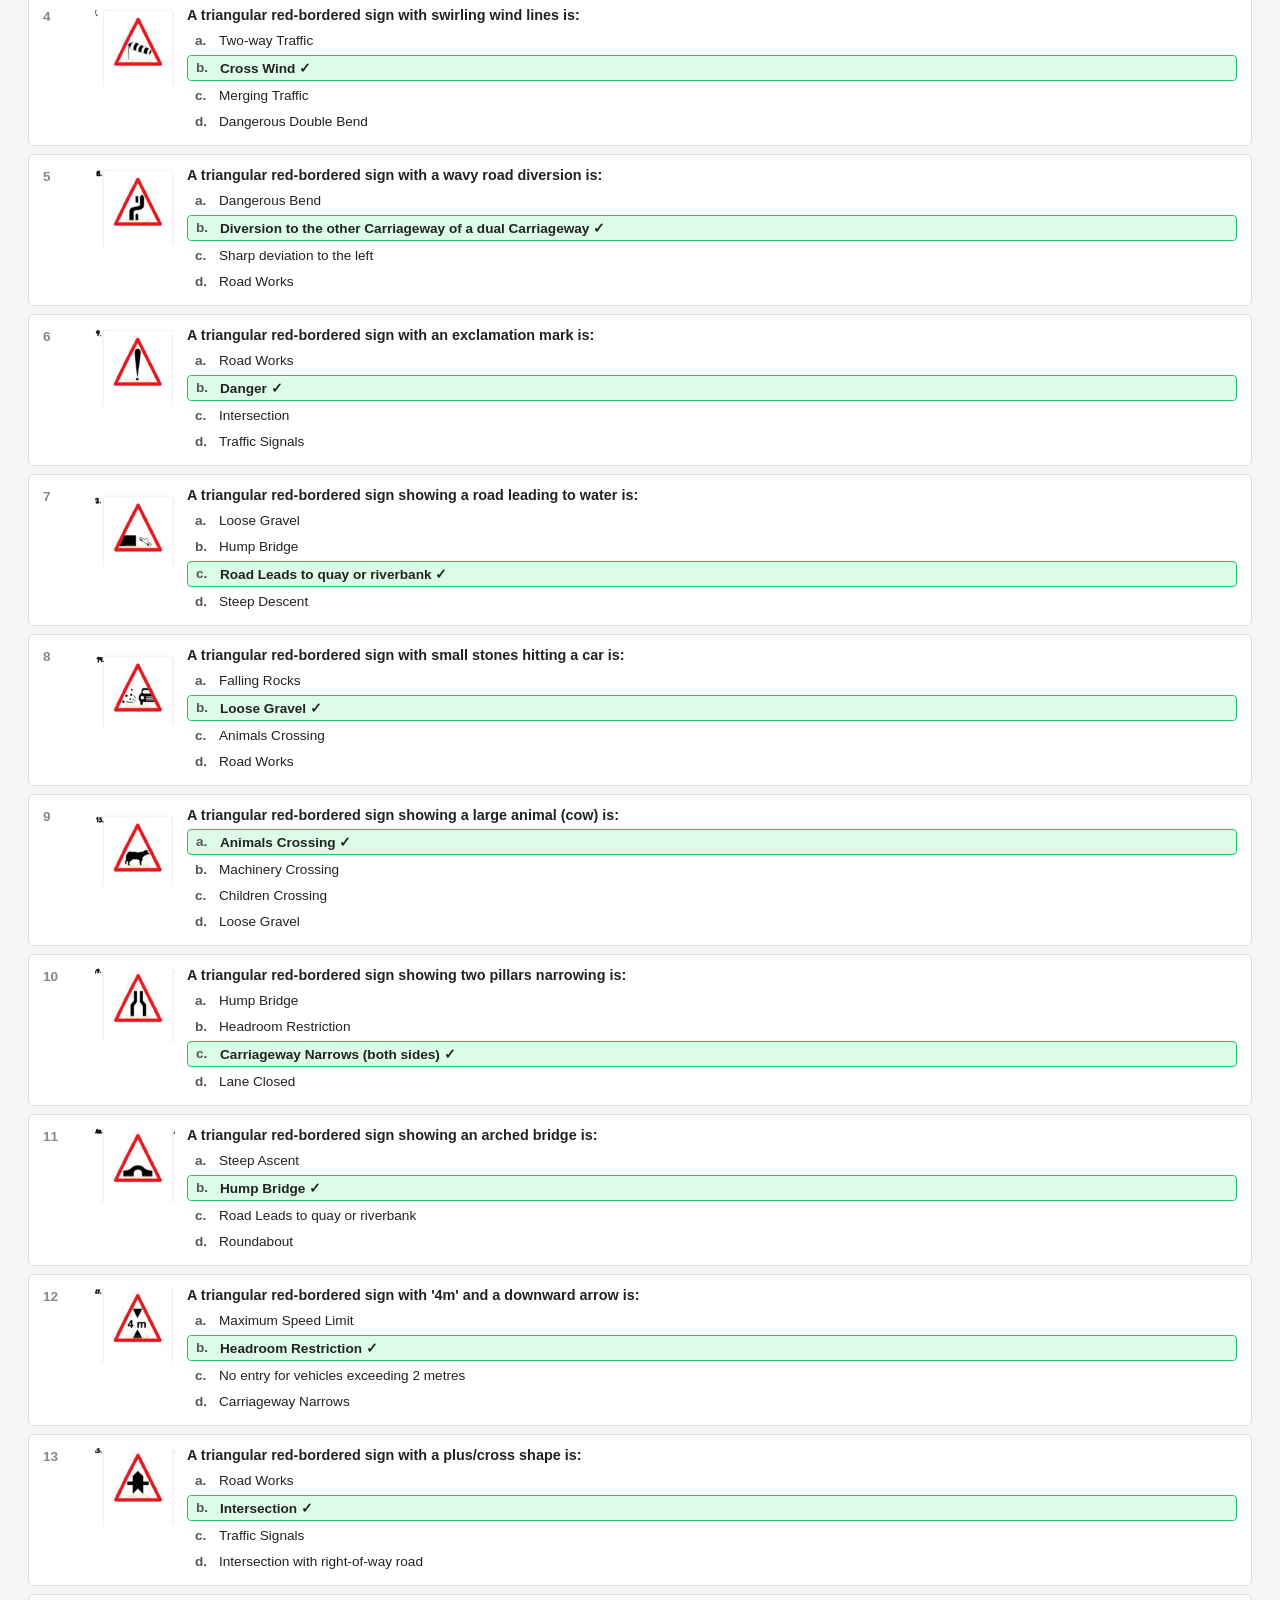
==== commit 70a96497: "Update proof.html" ====
--- a/proof.html
+++ b/proof.html
@@ -16,9 +16,11 @@
     .q-row {
       background: #fff; border: 1px solid #ddd; border-radius: 6px;
       padding: 12px 14px; margin-bottom: 8px;
-      display: grid; grid-template-columns: 40px 1fr; gap: 8px;
+      display: grid; grid-template-columns: 40px auto 1fr; gap: 12px; align-items: start;
     }
     .q-num { font-weight: bold; color: #888; font-size: 0.85rem; padding-top: 2px; }
+    .sign-thumb { width: 80px; height: 80px; object-fit: contain; border-radius: 6px; }
+    .no-img { width: 80px; }
     .q-text { font-weight: bold; font-size: 0.9rem; margin-bottom: 6px; }
     .options { display: flex; flex-direction: column; gap: 3px; }
     .opt {
@@ -27,30 +29,22 @@
     }
     .opt.correct { background: #dcfce7; border: 1.5px solid #22c55e; font-weight: bold; }
     .opt-letter { min-width: 18px; font-weight: bold; color: #555; }
-    .flag { color: #ef4444; font-size: 0.75rem; font-weight: bold; margin-left: 6px; }
-    .filter-bar {
-      display: flex; gap: 10px; flex-wrap: wrap; margin-bottom: 16px; align-items: center;
-    }
+    .filter-bar { display: flex; gap: 10px; flex-wrap: wrap; margin-bottom: 16px; align-items: center; }
     .filter-bar button {
       padding: 6px 14px; border-radius: 50px; border: 2px solid #ccc;
       background: #fff; cursor: pointer; font-size: 0.85rem; font-weight: bold;
     }
     .filter-bar button.active { background: #333; color: #fff; border-color: #333; }
-    #search {
-      padding: 7px 14px; border-radius: 50px; border: 2px solid #ccc;
-      font-size: 0.85rem; flex: 1; min-width: 200px;
-    }
+    #search { padding: 7px 14px; border-radius: 50px; border: 2px solid #ccc; font-size: 0.85rem; flex: 1; min-width: 200px; }
     .count { font-size: 0.8rem; color: #888; margin-left: auto; }
-    .rules-color  { background: #ff6b6b; }
-    .signs-color  { background: #ffb347; }
-    .signals-color{ background: #7ec8e3; }
+    .rules-color   { background: #ff6b6b; }
+    .signs-color   { background: #ffb347; }
+    .signals-color { background: #7ec8e3; }
   </style>
-  <script src="js/data.js"></script>
 </head>
 <body>
   <h1>🔍 Don't Crash — Answer Proof Sheet</h1>
-  <p class="meta">Use this to verify every question and its correct answer against the PDF. Green = marked correct answer.</p>
-
+  <p class="meta">Green = correct answer. Signs section shows the actual sign image next to each question.</p>
   <div class="filter-bar">
     <button class="active" onclick="setFilter('all', this)">All</button>
     <button onclick="setFilter('rules', this)">📋 Road Rules</button>
@@ -59,67 +53,434 @@
     <input id="search" type="text" placeholder="Search questions..." oninput="applySearch()"/>
     <span class="count" id="count"></span>
   </div>
-
   <div id="content"></div>
 
-  <script>
-    const LETTERS = ['a','b','c','d'];
-    let currentFilter = 'all';
-
-    const SECTIONS = [
-      { key: 'rules',   label: '📋 Road Rules',   color: 'rules-color',   data: ROAD_RULES },
-      { key: 'signs',   label: '🚧 Road Signs',   color: 'signs-color',   data: ROAD_SIGNS },
-      { key: 'signals', label: '🤚 Hand Signals', color: 'signals-color', data: HAND_SIGNALS },
-    ];
-
-    function buildHTML(filter, searchText) {
-      let html = '';
-      let total = 0;
-      SECTIONS.forEach(sec => {
-        if (filter !== 'all' && filter !== sec.key) return;
-        const search = searchText.toLowerCase();
-        const qs = sec.data.filter(q =>
-          !search || q.q.toLowerCase().includes(search) ||
-          q.options.some(o => o.toLowerCase().includes(search))
-        );
-        if (!qs.length) return;
-        total += qs.length;
-        html += `<div class="section-title ${sec.color}">${sec.label} — ${qs.length} questions</div>`;
-        qs.forEach((q, i) => {
-          const globalIdx = sec.data.indexOf(q);
-          html += `<div class="q-row">
-            <div class="q-num">${globalIdx + 1}</div>
-            <div>
-              <div class="q-text">${q.q}</div>
-              <div class="options">`;
-          q.options.forEach((opt, oi) => {
-            const isCorrect = oi === q.answer;
-            html += `<div class="opt ${isCorrect ? 'correct' : ''}">
-              <span class="opt-letter">${LETTERS[oi]}.</span>
-              <span>${opt}${isCorrect ? ' ✓' : ''}</span>
-            </div>`;
-          });
-          html += `</div></div></div>`;
-        });
-      });
-      document.getElementById('count').textContent = `${total} questions shown`;
-      return html;
-    }
-
-    function setFilter(f, btn) {
-      currentFilter = f;
-      document.querySelectorAll('.filter-bar button').forEach(b => b.classList.remove('active'));
-      btn.classList.add('active');
-      applySearch();
-    }
-
-    function applySearch() {
-      const search = document.getElementById('search').value;
-      document.getElementById('content').innerHTML = buildHTML(currentFilter, search);
-    }
-
-    // Initial render
-    document.getElementById('content').innerHTML = buildHTML('all', '');
-  </script>
+<script>
+// ============================================================
+//  DON'T CRASH — DATA
+// ============================================================
+
+const ROAD_RULES = [
+  { q: "At an intersection where there is a flashing amber traffic light you must:", options: ["Stop if making a left turn", "Continue at the same speed", "Slow down and proceed with caution", "Stop if making a right turn"], answer: 2 },
+  { q: "Identification plates placed in front and rear of a motor vehicle must be painted in:", options: ["Yellow background with black letters", "Black background with white letters, or white luminous background with black letters", "Black background with yellow letters", "Any colour once it is large enough"], answer: 1 },
+  { q: "You should under all conditions drive at a speed that will allow you to:", options: ["Stop within 150 metres (500 feet)", "Stop within 90 metres (300 feet)", "Stop within 60 metres (200 feet)", "Stop within a safe distance"], answer: 3 },
+  { q: "At night when you meet another vehicle with blinding bright lights, the safest thing to do is:", options: ["Open and shut your eyes rapidly", "Look slightly to the left hand side of the roadway", "Turn your lights on high beam", "Look at the headlights of the approaching vehicle"], answer: 1 },
+  { q: "When descending a steep hill, a good safe driving practice is to:", options: ["Disengage the clutch and coast", "Gear down and use motor to assist in braking", "Place the gear shift in neutral", "Turn off the ignition"], answer: 1 },
+  { q: "When driving on the highway at night, you should use low beam headlights when:", options: ["Another driver dims his lights", "Blinded by headlights of an approaching vehicle", "Approaching an intersection", "Meeting or following another vehicle"], answer: 3 },
+  { q: "A red signal light with a green arrow at an intersection means:", options: ["Proceed with caution in the direction of the arrow, giving way to traffic on the full green light", "Stop and wait for green light before making a turn", "Stop and then proceed", "The green arrow is a signal for pedestrians only"], answer: 0 },
+  { q: "At what age will a provisional driving permit for a Private Car be granted?", options: ["21 years", "Any age", "16 years", "17 years"], answer: 3 },
+  { q: "In Port-of-Spain and San Fernando it is unlawful to reverse:", options: ["Straight, for a reasonable distance", "On Frederick Street, Port-of-Spain", "Round a corner or junction", "On High Street, San Fernando"], answer: 2 },
+  { q: "Before moving your car from a parked position, you should:", options: ["Signal and pull from curb", "Check other traffic, signal and pull from curb when it is safe to do so", "Sound your horn and pull from curb slowly", "Check other traffic, signal and pull from curb quickly"], answer: 1 },
+  { q: "If a traffic signal changes while a pedestrian is still in the intersection, who has the right of way?", options: ["The pedestrian", "Motorists coming from the right", "Motorists coming from the left", "Motorists making turns"], answer: 0 },
+  { q: "It is more dangerous to drive at the maximum speed limit at night than during the day because:", options: ["Your reaction time is slower at night", "You cannot see as far ahead at night", "Some drivers unlawfully drive with parking lights only", "The roadways are more apt to be slippery at night"], answer: 1 },
+  { q: "When approaching a red traffic signal and a police officer motions you to go through, you must:", options: ["Stop to make sure the officer wants you to go through", "Call the officer's attention to the red light", "Wait for the red light to turn green", "Go through at once"], answer: 3 },
+  { q: "On streets designed for two-way traffic and you hear a siren, the law requires you to:", options: ["Pull to the left and stop", "Slow down to 15 kilometres (10 miles) an hour", "Stop and then proceed", "Continue at the same speed"], answer: 0 },
+  { q: "When approaching an intersection where a stop sign faces you, the law requires you to:", options: ["Slow down and proceed when it is safe to do so", "Stop and proceed when it is safe to do so", "Stop and then proceed", "Yield right of way if necessary to vehicles approaching from left or right"], answer: 1 },
+  { q: "Parking lights may be used:", options: ["When driving on well-lighted streets", "When driving in heavy rain", "At any time", "For parking only"], answer: 3 },
+  { q: "What brakes are required by law to be fitted on a motor vehicle?", options: ["Hand-brakes only", "Power brakes", "Two independent braking systems each capable of stopping the vehicle within a reasonable distance", "Foot brakes only"], answer: 2 },
+  { q: "You are permitted to drive under a provisional permit provided:", options: ["The vehicle is covered by collision insurance", "You have a licensed driver on the seat beside you", "You practice driving in daylight hours only", "Your vehicle is equipped with a dual braking system"], answer: 1 },
+  { q: "Which has the right of way over all others at an intersection when the signal light is green?", options: ["Pedestrians crossing with the light", "Pedestrians crossing against the light", "Vehicles turning left", "Vehicles turning right"], answer: 0 },
+  { q: "When driving on a dual carriageway, the law requires you to:", options: ["Drive on the left side except when overtaking", "Drive on the right side next to the traffic island", "Drive in the middle of the carriageway", "Drive either right or left"], answer: 0 },
+  { q: "When the driver of another vehicle is about to overtake and pass your vehicle, you must:", options: ["Speed up so that passing is not necessary", "Move to the right to prevent passing", "Signal the other driver not to pass", "Move to the left and allow the vehicle to pass and shall not speed abreast the overtaking vehicle"], answer: 3 },
+  { q: "Never change lanes in traffic without:", options: ["Looking in the rear-view mirror only", "Giving proper signal and looking to make sure the move can be made safely", "Blowing your horn and looking to the rear", "Decreasing speed and giving correct signal"], answer: 1 },
+  { q: "When your motor vehicle is broken down on the roadway the law requires you to:", options: ["Try repairing it", "Leave it on the roadway and look for a mechanic", "Go home and think about it later", "Immediately remove it as near to the left of the roadway as possible and indicate its presence by lighting or otherwise"], answer: 3 },
+  { q: "Unless otherwise posted, the maximum speed limit in the City, Boroughs, Villages or built-up areas is:", options: ["30 kilometres (20 miles) an hour", "60 kilometres (35 miles) an hour", "40 kilometres (25 miles) an hour", "50 kilometres (30 miles) an hour"], answer: 3 },
+  { q: "Except when overtaking or making a right turn, you should:", options: ["Drive in the centre of the roadway", "Always keep well to the right", "Always keep well to the left", "Drive on the shoulder of the highway"], answer: 2 },
+  { q: "When driving, the law requires full control at all times, therefore a child should be carried:", options: ["On the seat left of the driver or on the rear seat", "On the seat right of the driver", "On your lap", "In your arm"], answer: 0 },
+  { q: "Every accident must be reported to the police when someone is injured or property is damaged:", options: ["Within a week", "In five days", "Immediately to a police officer in uniform or the nearest police station", "Does not matter if it is trivial"], answer: 2 },
+  { q: "How far from a corner or road junction must you park your motor vehicle?", options: ["Not less than 9 metres (30ft)", "3 metres (10ft)", "Any distance", "6 metres (20ft)"], answer: 0 },
+  { q: "What must a driver do before entering a highway from a private road or driveway?", options: ["Give hand signal then take right of way", "Enter or cross the highway as quickly as possible", "Sound horn and proceed with caution", "Give right of way to all vehicles approaching on the highway"], answer: 3 },
+  { q: "Every driver of a motor vehicle is required by law to keep their driving permit and insurance:", options: ["At home", "At office and produce same at request of police within 48 hours", "Anywhere that is convenient", "Either on their person or in the vehicle"], answer: 3 },
+  { q: "Before leaving your car parked on a down-grade, you should:", options: ["Turn front wheels to the right and set parking brakes", "Set your parking brakes only", "Leave front wheels parallel to the curb", "Turn front wheels to the left and set your parking brake"], answer: 3 },
+  { q: "A broken centre line on a roadway means you may:", options: ["Pass if the way is clear", "Never pass", "Pass only during daylight hours", "Pass at any time"], answer: 0 },
+  { q: "Double white lines in the centre of a roadway mean:", options: ["It is unsafe to overtake and pass", "Pass only when no traffic is in sight", "It is safe to overtake and pass", "Pass at any time"], answer: 0 },
+  { q: "A flashing red light at an intersection means:", options: ["Stop, proceed only when it is safe to do so", "Slow down and yield right of way to cars approaching from left or right", "Stop, proceed only when the light changes to green", "Slow down and drive with increased caution"], answer: 0 },
+  { q: "In Port-of-Spain, San Fernando and Arima it is unlawful to sound your horn:", options: ["At nights", "Between the hours of 9 p.m. to 5.30 a.m.", "During the day", "Between 7.30 a.m. to 9 a.m. and 4 p.m. to 5.30 p.m."], answer: 1 },
+  { q: "Most automobile skids are a result of:", options: ["Over-inflated tyres", "Driving too fast", "Under-inflated tyres", "Wet road"], answer: 1 },
+  { q: "When filling petrol in the tank of a motor vehicle, the law requires you to:", options: ["Switch off the engine", "Smoke", "Keep the engine running", "Use a naked light to see the gas gets into the tank"], answer: 0 },
+  { q: "If the signal light changes from green to amber as you approach an intersection you must:", options: ["Stop. If a stop cannot be made safely, proceed with caution", "Sound horn to warn pedestrians and other drivers", "Continue through the intersection without slowing or stopping", "Speed up to clear the intersection as quickly as possible"], answer: 0 },
+  { q: "When towing a motor vehicle on the roadway the chain, drawbar or rope must not exceed:", options: ["3 metres (10 feet)", "6 metres (20 feet)", "4.5 metres (15 feet)", "Any length would do"], answer: 2 },
+  { q: "When driving a motor vehicle, traffic or hand signals should be given by:", options: ["Anybody in the vehicle", "The passenger in the rear", "The person on the left of the driver", "The driver only"], answer: 3 },
+  { q: "When a constable on point duty gives a traffic control signal to enable a vehicle to proceed, who has the right of way?", options: ["The pedestrian about to cross the current flow of traffic", "The motorist proceeding in the direction indicated", "The cyclist wanting to cross the flow of traffic", "Anybody can go"], answer: 1 },
+  { q: "What offence is committed when someone changes or allows to be used by another person any identification mark or motor vehicle licence?", options: ["Larceny", "Fraud", "No offence", "Disorderly behaviour"], answer: 1 },
+  { q: "In what lane should you drive when making a right-hand turn on a wide two-way street?", options: ["The centre lane", "Close to the right side of the roadway", "Close to the left side of the roadway", "Does not matter if you give proper signal"], answer: 0 },
+  { q: "When travelling on a highway, the driver is not permitted to carry in a house or boat trailer:", options: ["Pets", "Persons", "Firearms", "Flammable materials"], answer: 1 },
+  { q: "At 50 kilometres (30 miles) an hour you should keep at least this distance behind the vehicle in front:", options: ["Five car lengths", "One car length", "Three car lengths", "Seven car lengths"], answer: 2 },
+  { q: "Who has the right of way at a roundabout?", options: ["Vehicles going straight", "Those on the left", "Who reaches there first", "Those coming from the right"], answer: 3 },
+  { q: "It is in order for a driver to overtake:", options: ["Round a corner", "Where the road ahead is clear for a sufficient distance to enable overtaking and getting back to the left before meeting oncoming traffic", "On a hump-backed or narrow bridge", "At the brow of a hill"], answer: 1 },
+  { q: "In one second, a car moving at 30 miles (50 kilometres) per hour travels:", options: ["9 metres (30 feet)", "10 metres (35 feet)", "17 metres (55 feet)", "13.5 metres (44 feet)"], answer: 3 },
+  { q: "How close to a fire hydrant may you legally park?", options: ["1.5 metres (5 feet)", "6 metres (20 feet)", "3 metres (10 feet)", "4.5 metres (15 feet)"], answer: 2 },
+  { q: "What is the law regarding the colour of your vehicle?", options: ["Paint in a colour of your choice", "It must not be in the colour of the protective services", "It can be painted blue", "It can be red or blue"], answer: 1 },
+  { q: "Before making a right turn from a one-way street, you must be:", options: ["Close to the left side of the roadway", "Close to the right side of the roadway", "Close to the centre line of the roadway", "Does not matter if you give proper signal"], answer: 1 },
+  { q: "When may you lend your driver's licence?", options: ["For identification purposes", "It is not permitted", "In emergencies", "To a person learning to drive"], answer: 1 },
+  { q: "Unless otherwise posted, the maximum speed limit on the highway outside of built-up areas is:", options: ["80 kilometres (50 miles) an hour", "60 kilometres (40 miles) an hour", "50 kilometres (30 miles) an hour", "100 kilometres (60 miles) an hour"], answer: 3 },
+  { q: "The maximum length of a combination of vehicles must not exceed:", options: ["10 metres (35 feet)", "18 metres (59 feet)", "17 metres (55 feet)", "15 metres (50 feet)"], answer: 2 },
+  { q: "What projections are allowed on a Motor Vehicle or trailer?", options: ["0.91 metres (3 feet) in front", "0.3 metres (1 foot) on each side", "Any length once you carry a red flag at the end of the load", "1.5 metres (5 feet) in front and rear, and not more than 0.3 metres (1 foot) on either side beyond the plane of the wheels"], answer: 3 },
+  { q: "Who is deemed the 'Owner' of a Motor Vehicle?", options: ["The person buying the vehicle", "The person for whom the vehicle was bought", "The person in whose name the vehicle is registered", "The person in possession"], answer: 2 },
+  { q: "Every motor vehicle operating when lights are required must show at the rear:", options: ["A red light and stop light", "A red light and white identification plate light", "A red reflector and stop-light", "A stop light"], answer: 1 },
+  { q: "In what condition should your vehicle be kept?", options: ["Clean", "Anyhow once you have good brakes and steering", "The vehicle and all fittings shall be in such a condition as not to cause danger to any person on the vehicle or on the public road", "One defective tyre does not matter"], answer: 2 },
+  { q: "When carrying excess projection on a Light Motor Vehicle, what is required by law?", options: ["A red flag at both ends in the day and red light at night", "Permission must be obtained from the Commissioner of Transport", "A white flag at both ends in the day", "Permission from the Police Officer in charge of the division; and a white flag in the day and a red flag at night at the rear end of the load"], answer: 3 },
+  { q: "Who else, other than a Police Officer, Transport Officer or Traffic Warden, can lawfully stop a driver on the roadway?", options: ["Any person in charge of a horse or any other animal", "A cadet in uniform", "A soldier", "A fireman"], answer: 0 },
+  { q: "The load on a light goods vehicle should be:", options: ["Placed anyhow once the driver thinks it is safe", "Properly secured in such a manner to prevent displacement of any portion when in motion", "Covered with a flapping tarpaulin", "Held by one or two of the loaders"], answer: 1 },
+  { q: "What does 'Tare' mean in reference to a light goods vehicle?", options: ["The actual weight of the vehicle when unladen", "The actual weight of the vehicle when unladen, inclusive of the body, accumulators, loose tools, spare wheels and a full supply of water and fuel", "The weight of the vehicle with load", "The weight of the vehicle with the driver and loaders"], answer: 1 },
+  { q: "How would you determine the weight your light goods vehicle should carry?", options: ["When you see the spring touching the chassis", "When the tyres go soft", "Subtract the 'Tare' weight from the 'M.G.W.'", "Any weight if the vehicle can go with it"], answer: 2 },
+  { q: "If a Transport Officer has reason to believe that a motor vehicle does not conform to the provisions of the Act or Regulations and calls up the vehicle for inspection at the Licensing Department, the owner may:", options: ["Refuse to comply having passed inspection one week before", "Come up for inspection after seeking an appointment", "Comply as instructed", "Come up when he wishes"], answer: 2 },
+  { q: "What weight is considered a light motor vehicle?", options: ["M.G.W. of 2950 kilograms (6,500 lb.) and under", "Any motor vehicle of which the M.G.W. exceeds 2950 kilograms", "1,016 kilograms (1 ton)", "M.G.W. of under 2540 kilograms (5,600 lb)"], answer: 0 },
+  { q: "Are you allowed to park a vehicle on a pedestrian crossing?", options: ["Yes, if no pedestrians are using it", "Yes, if it is a passenger vehicle", "No, never", "Yes, as long as there are no police around"], answer: 2 },
+  { q: "What is the penalty for exceeding the speed limit by 21km to 30km per hour?", options: ["$2,500.00 and 3 Demerit Points", "$2,000.00 and 4 Demerit Points", "$3,000.00 and 6 Demerit Points", "$1,500.00 and 2 Demerit Points"], answer: 1 },
+  { q: "Why should you ensure you get enough rest before you drive?", options: ["I like to sleep", "Driving tired is just as dangerous as driving drunk", "Both (a) and (b)", "None of the above"], answer: 1 },
+  { q: "What is the legal limit for drinking and driving in Trinidad and Tobago?", options: ["35 micrograms", "35 millilitres per 100 micrograms of breath", "35 micrograms per 100 millilitres of breath", "36 millilitres per 100 millilitres of breath"], answer: 2 },
+  { q: "What is the key characteristic of a designated driver?", options: ["Owns the vehicle", "Wears a designated driver's badge", "Abstains from drinking alcohol", "Drives a bus"], answer: 2 },
+  { q: "Which action, when performed while driving, is considered distracted driving?", options: ["Texting or talking on the phone", "Adjusting the radio", "Focusing on a family problem", "All of the above"], answer: 3 },
+  { q: "Children younger than 5 years of age must ________ when they travel in a vehicle:", options: ["Be secured in the front seat in the appropriate car seat or booster seat", "Be secured in the back seat in the appropriate child seat or booster seat", "Be secured in the back seat by a seatbelt", "Be held in an adult's lap in the back seat"], answer: 1 },
+  { q: "Why is using your cell phone considered a distraction when driving?", options: ["You have to take your eyes off the road", "You have to take your hand off the wheel", "You have to take your mind away from driving", "All of the above"], answer: 3 },
+  { q: "What is the objective of the Demerit Points System?", options: ["To teach drivers a lesson", "To encourage drivers to improve driving behaviour and refrain from abusing the privilege to hold a driving permit", "To make them pay a fine and add Demerit Points to their record", "To make sure that they don't injure themselves"], answer: 1 },
+  { q: "How does the law define a new/novice driver?", options: ["A driver that has had a drivers permit for less than 3 months", "A driver that has had a drivers permit for less than 6 months", "A driver that has had a drivers permit for less than 12 months", "A driver that has had a drivers permit for less than 18 months"], answer: 2 },
+  { q: "Demerit Points are applied to your driving permit record upon:", options: ["Payment of a Fixed Penalty, Conviction before a Court, Failure to pay the Fixed Penalty within the prescribed time frame", "Failure to pay the Fixed Penalty, Payment of $1,000, Conviction before a Court", "Payment of a Fixed Penalty, Conviction before a Court, Failure to submit a breath specimen", "Payment of $2,000, Payment of a Fixed Penalty, Conviction before a Court"], answer: 0 },
+  { q: "A driver who is taking a non-prescription drug should:", options: ["Read the labels on the drug before driving", "Drink alcohol instead", "Continue to drive", "Drive only during daylight hours"], answer: 0 },
+  { q: "When you want to overtake and pass another vehicle you should:", options: ["Wait for a signal from the other driver", "Change lanes quickly so the other driver will see you", "Signal and pass when safe to do so", "Stay close behind so you need less time to pass"], answer: 2 },
+  { q: "You just sold your vehicle. You must notify the Licensing Authority within how many days?", options: ["7", "10", "14", "15"], answer: 0 },
+  { q: "You have been involved in a minor collision with a parked vehicle and can't find the owner. You must:", options: ["Leave a note on the vehicle", "Report the accident without delay to the nearest police station", "Both leave a note and report to police", "Look to see if no one is looking and leave"], answer: 2 },
+  { q: "If you plan to pass another vehicle, you should:", options: ["Not assume the other driver will make space for you to return to your lane", "Assume the other driver will let you pass if you use your turn signal", "Assume the other driver will maintain a constant speed", "Look in your mirror for 12 seconds then proceed"], answer: 2 },
+  { q: "You are approaching a two-lane roundabout going straight. Which is the most appropriate lane?", options: ["Left Lane", "Right Lane", "Left or Right Lane", "Doesn't matter"], answer: 2 },
+  { q: "When turning right at a two-lane roundabout, which is the most appropriate lane?", options: ["Left Lane", "Doesn't matter", "Middle Lane", "Right Lane"], answer: 3 },
+  { q: "When turning left at a two-lane roundabout, which is the most appropriate lane?", options: ["Doesn't matter", "Left", "Middle", "Right"], answer: 1 },
+  { q: "The minimum VLT for the front windscreen is:", options: ["50%", "70%", "35%", "20%"], answer: 1 },
+];
+
+const ROAD_SIGNS = [
+  // Danger Warning Signs (triangular red)
+  { q: "A triangular red-bordered sign with a car skidding is:", options: ["Loose Gravel", "Slippery Road", "Road Works", "Steep Descent"], answer: 1 },
+  { q: "A triangular red-bordered sign with rocks falling is:", options: ["Loose Gravel", "Animals Crossing", "Falling Rocks", "Road Works"], answer: 2 },
+  { q: "A triangular red-bordered sign showing a walking person is:", options: ["Children Crossing", "Pedestrian Crossing", "Road Works", "School Zone"], answer: 1 },
+  { q: "A triangular red-bordered sign with swirling wind lines is:", options: ["Two-way Traffic", "Cross Wind", "Merging Traffic", "Dangerous Double Bend"], answer: 1 },
+  { q: "A triangular red-bordered sign with a wavy road diversion is:", options: ["Dangerous Bend", "Diversion to the other Carriageway of a dual Carriageway", "Sharp deviation to the left", "Road Works"], answer: 1 },
+  { q: "A triangular red-bordered sign with an exclamation mark is:", options: ["Road Works", "Danger", "Intersection", "Traffic Signals"], answer: 1 },
+  { q: "A triangular red-bordered sign showing a road leading to water is:", options: ["Loose Gravel", "Hump Bridge", "Road Leads to quay or riverbank", "Steep Descent"], answer: 2 },
+  { q: "A triangular red-bordered sign with small stones hitting a car is:", options: ["Falling Rocks", "Loose Gravel", "Animals Crossing", "Road Works"], answer: 1 },
+  { q: "A triangular red-bordered sign showing a large animal (cow) is:", options: ["Animals Crossing", "Machinery Crossing", "Children Crossing", "Loose Gravel"], answer: 0 },
+  { q: "A triangular red-bordered sign showing two pillars narrowing is:", options: ["Hump Bridge", "Headroom Restriction", "Carriageway Narrows (both sides)", "Lane Closed"], answer: 2 },
+  { q: "A triangular red-bordered sign showing an arched bridge is:", options: ["Steep Ascent", "Hump Bridge", "Road Leads to quay or riverbank", "Roundabout"], answer: 1 },
+  { q: "A triangular red-bordered sign with '4m' and a downward arrow is:", options: ["Maximum Speed Limit", "Headroom Restriction", "No entry for vehicles exceeding 2 metres", "Carriageway Narrows"], answer: 1 },
+  { q: "A triangular red-bordered sign with a plus/cross shape is:", options: ["Road Works", "Intersection", "Traffic Signals", "Intersection with right-of-way road"], answer: 1 },
+  { q: "A triangular red-bordered sign showing a person digging is:", options: ["Road Works", "Machinery Crossing", "Intersection", "Danger"], answer: 0 },
+  { q: "A triangular red-bordered sign with a plus sign (thicker vertical) means:", options: ["Intersection", "Road Works", "Intersection with a road the users of which have the Right-of-Way", "Traffic Signals"], answer: 2 },
+  { q: "A triangular red-bordered sign with a single right curve is:", options: ["Dangerous Double Bend", "Dangerous Bend", "Sharp deviation to the left", "Roundabout"], answer: 1 },
+  { q: "A triangular red-bordered sign with an S-curve is:", options: ["Dangerous Bend", "Dangerous Double Bend", "Merging Traffic", "Two-way Traffic"], answer: 1 },
+  { q: "A triangular red-bordered sign showing a slope with '10%' going downward is:", options: ["Steep Ascent", "Steep Descent", "Hump Bridge", "Road Works"], answer: 1 },
+  { q: "A triangular red-bordered sign showing a slope with '10%' going upward is:", options: ["Steep Descent", "Steep Ascent", "Hump Bridge", "Dangerous Bend"], answer: 1 },
+  { q: "A triangular red-bordered sign showing an adult and child walking is:", options: ["Pedestrian Crossing", "Children Crossing", "Road Works", "Animals Crossing"], answer: 1 },
+  { q: "A triangular red-bordered sign showing an airplane is:", options: ["Traffic Signals", "Airfield", "Machinery Crossing", "Cross Wind"], answer: 1 },
+  { q: "A triangular red-bordered sign showing circular arrows is:", options: ["Two-way Traffic", "Merging Traffic", "Roundabout", "Sharp deviation to the left"], answer: 2 },
+  { q: "A triangular red-bordered sign with one lane blocked and an arrow detouring is:", options: ["Right-hand Lane or dual carriageway road closed to traffic", "Lane Closed", "Merging Traffic", "No Overtaking"], answer: 0 },
+  { q: "A triangular red-bordered sign with two arrows pointing up and down is:", options: ["Merging Traffic", "Two-way Traffic", "Roundabout", "Lane Closed"], answer: 1 },
+  { q: "A triangular red-bordered sign showing traffic lights (red, yellow, green) is:", options: ["Danger", "Traffic Signals", "Intersection", "No Entry"], answer: 1 },
+  { q: "A triangular red-bordered sign showing three dark bars is:", options: ["Traffic Signals", "Lane Closed", "Merging Traffic", "Road Works"], answer: 1 },
+  { q: "A triangular red-bordered sign with an arrow merging from the right is:", options: ["Two-way Traffic", "Lane Closed", "Merging Traffic", "Roundabout"], answer: 2 },
+  { q: "A triangular red-bordered sign with a tractor/farm machine is:", options: ["Animals Crossing", "Road Works", "Machinery Crossing", "Children Crossing"], answer: 2 },
+  { q: "A triangular red-bordered sign with three leftward pointing chevrons is:", options: ["No Left Turn", "Sharp deviation to the left", "Dangerous Double Bend", "Merging Traffic"], answer: 1 },
+  // Regulatory Signs
+  { q: "A round red sign with a white horizontal bar means:", options: ["No Overtaking", "No Entry", "Maximum Speed Limit", "Stopping Prohibited"], answer: 1 },
+  { q: "A red circle with a truck and a cross through it means:", options: ["No Entry for goods vehicles", "No Overtaking", "No entry for vehicles 5 tonnes laden weight", "Maximum Speed Limit"], answer: 0 },
+  { q: "A red circle with '5T' crossed out means:", options: ["No entry for goods vehicles", "Maximum Speed Limit 5km", "No entry for vehicles 5 tonnes laden weight", "No entry for vehicles exceeding 2 metres"], answer: 2 },
+  { q: "A black 'N' with a red circle and slash means:", options: ["No Overtaking", "No U-Turn", "No Entry", "No Left Turn"], answer: 1 },
+  { q: "A red circle with two cars (one crossing the other) means:", options: ["No U-Turn", "No Entry", "No Overtaking", "Lane Closed"], answer: 2 },
+  { q: "A round sign with '80' in a red circle means:", options: ["Minimum Speed Limit 80 km/h", "Maximum Speed Limit 80 km/h", "No entry for vehicles over 80kg", "Road speed bump ahead"], answer: 1 },
+  { q: "A blue circle crossed with an X means:", options: ["No Entry", "Parking Prohibited", "Stopping Prohibited", "No Overtaking"], answer: 2 },
+  { q: "A blue circle with a diagonal slash means:", options: ["Stopping Prohibited", "Parking Prohibited", "No Entry", "No U-Turn"], answer: 1 },
+  { q: "A red circle with a downward pointing triangle showing '3.5m' means:", options: ["Headroom Restriction", "No entry for vehicles having an overall height exceeding 3.5 metres", "Steep Descent", "No entry for vehicles over 2 tonnes"], answer: 1 },
+  { q: "A red circle with '2T' and axle arrows crossed out means:", options: ["Maximum load 2 tonnes total", "No entry for vehicles having a weight exceeding 2 tonnes on one axle", "No entry for vehicles over 2 metres wide", "No entry for vehicles over 2 tonnes laden weight"], answer: 1 },
+  { q: "A sign showing a truck with '←10m→' means:", options: ["No entry for vehicles exceeding 10 metres in length", "Keep 10 metres behind trucks", "Maximum speed for trucks is 10 km/h", "No entry for goods vehicles"], answer: 0 },
+  { q: "A red circle with a left-turn arrow crossed out means:", options: ["No Right Turn", "No U-Turn", "No Left Turn", "Direction to be followed"], answer: 2 },
+  { q: "A red circle with a right-turn arrow crossed out means:", options: ["No Left Turn", "No U-Turn", "No Right Turn", "Pass this side"], answer: 2 },
+  { q: "A red circle with a horn/speaker crossed out means:", options: ["No Entry", "Prohibition of the use of audible warning devices", "No Overtaking", "Stopping Prohibited"], answer: 1 },
+  { q: "A red octagon with the word 'STOP' means:", options: ["Give Way", "Stop", "Yield", "No Entry"], answer: 1 },
+  { q: "An inverted triangle with 'GIVE WAY' means:", options: ["Stop completely", "Give Way", "Yield to vehicles from the right only", "No Entry"], answer: 1 },
+  { q: "A blue circle with a left arrow means:", options: ["Pass this side (left)", "No Right Turn", "Direction to be followed (left)", "No U-Turn"], answer: 2 },
+  { q: "A round red sign with a car silhouette crossed out means:", options: ["No entry for any power driven vehicle except two-wheeled motor cycles", "No Overtaking", "No entry for goods vehicles", "No parking"], answer: 0 },
+  { q: "A round red sign with a tractor crossed out means:", options: ["No entry for goods vehicles", "No entry for power driven agricultural vehicles", "Machinery Crossing", "No entry for vehicles over 5 tonnes"], answer: 1 },
+  { q: "A round red sign with '►2m◄' means:", options: ["Maximum speed 2 km/h", "No entry for vehicles having an overall width exceeding 2 metres", "Keep 2 metres apart", "Headroom restriction 2 metres"], answer: 1 },
+  // Informative Signs
+  { q: "A blue square sign with a white cross (medical) and a bed means:", options: ["Parking Permitted", "Hospital", "First Aid Station", "Direction Sign"], answer: 1 },
+  { q: "A blue square sign with a white 'P' means:", options: ["Stopping Prohibited", "No Parking", "Parking Permitted", "Pay and Display"], answer: 2 },
+  { q: "A sign showing a town name (e.g., TUNAPUNA) in a box means:", options: ["Direction Sign", "Informative Sign", "Speed limit zone", "No through road"], answer: 1 },
+  { q: "A sign reading 'DUAL CARRIAGEWAY AHEAD' means:", options: ["Road ends ahead", "Two-way traffic begins", "Dual Carriageway Ahead", "No overtaking zone ahead"], answer: 2 },
+  { q: "A blue sign showing a T-shape with a bar at the top means:", options: ["Direction Sign", "Intersection ahead", "No through road to vehicular traffic", "Keep Left"], answer: 2 },
+  { q: "A blue sign showing lanes with one blocked by a bar and an arrow means:", options: ["No through road to vehicular traffic in lane indicated", "Lane Closed", "Merging Traffic", "Keep Left Except When Overtaking"], answer: 0 },
+  { q: "A blue square sign reading 'Keep Left Except When Overtaking' means:", options: ["Always stay in the left lane", "Keep Left Except When Overtaking", "No overtaking on the left", "Two-way traffic"], answer: 1 },
+  { q: "A blue sign with a diagonal arrow indicating a direction means:", options: ["No through road to vehicular traffic in direction indicated", "Direction to be followed", "Merging Traffic", "Sharp deviation to the left"], answer: 0 },
+];
+
+const HAND_SIGNALS = [
+  { q: "To signal a RIGHT TURN, a driver should:", options: ["Extend the right hand at shoulder level with palm facing forward", "Extend the right hand at shoulder level, palm facing downward, wave it downwards and upwards", "Extend the right hand at shoulder level, palm forward, rotate anti-clockwise", "Extend the right hand with palm facing forward below shoulder, wave forward and backward"], answer: 0 },
+  { q: "To signal STOPPING, a driver should:", options: ["Extend the right hand at shoulder level with palm facing forward", "Extend the right hand at shoulder level, palm facing downward, wave it downwards and upwards keeping below shoulder level", "Rotate the right hand anti-clockwise at shoulder level", "Extend the right hand with palm facing forward below shoulder, wave forward and backward"], answer: 1 },
+  { q: "To signal it is UNSAFE TO OVERTAKE, a driver should:", options: ["Extend the right hand at shoulder level, palm facing downward, wave it downwards and upwards", "Extend the right hand with palm forward below shoulder, wave forward and backward", "Extend the right hand at shoulder level with palm facing forward", "Extend the right hand at shoulder level, palm forward, rotate anti-clockwise"], answer: 2 },
+  { q: "To signal a LEFT TURN, a driver should:", options: ["Extend the right hand at shoulder level with palm facing forward", "Extend the right hand at shoulder level, palm facing downward, wave it downwards and upwards", "Extend the right hand at shoulder level, palm facing forward, and rotate it in an anti-clockwise direction", "Extend the right hand with palm forward below shoulder, wave forward and backward"], answer: 2 },
+  { q: "To signal it is SAFE TO OVERTAKE, a driver should:", options: ["Extend the right hand at shoulder level with palm facing forward", "Extend the right hand at shoulder level, palm facing downward, wave it downwards and upwards", "Extend the right hand at shoulder level, palm forward, rotate anti-clockwise", "Extend the right hand with palm facing forward below shoulder level, and wave it forward and backward"], answer: 3 },
+  { q: "To signal SLOWING DOWN, a driver should:", options: ["Extend the right hand at shoulder level with palm facing forward", "Extend the right hand at shoulder level, palm facing downward, and wave it downwards and upwards keeping below shoulder level", "Extend the right hand at shoulder level, palm forward, rotate anti-clockwise", "Extend the right hand with palm forward below shoulder, wave forward and backward"], answer: 1 },
+  { q: "The hand signals for Right Turn and Unsafe to Overtake are:", options: ["Completely different", "The same", "Similar but at different heights", "Mirror images of each other"], answer: 1 },
+  { q: "The hand signals for Stopping and Slowing Down are:", options: ["Completely different", "The same", "Similar but at different heights", "Used in opposite situations"], answer: 1 },
+];
+
+// ============================================================
+//  LEVEL CONFIG
+//  Each sub-level pulls a slice of the master arrays.
+//  Rules: 85 Qs → 4 mini-levels of ~21, 21, 21, 22
+//  Signs: 57 Qs → 3 mini-levels of ~19, 19, 19
+//  Signals: 8 Qs → 1 mini-level
+// ============================================================
+const LEVEL_CONFIG = [
+  {
+    id: "rules",
+    title: "Road Rules",
+    emoji: "📋",
+    color: "#FF6B6B",
+    colorDark: "#c94040",
+    subLevels: [
+      { title: "Rules 1", questions: ROAD_RULES.slice(0, 21) },
+      { title: "Rules 2", questions: ROAD_RULES.slice(21, 42) },
+      { title: "Rules 3", questions: ROAD_RULES.slice(42, 63) },
+      { title: "Rules 4", questions: ROAD_RULES.slice(63) },
+    ]
+  },
+  {
+    id: "signs",
+    title: "Road Signs",
+    emoji: "🚧",
+    color: "#FFB347",
+    colorDark: "#c97f00",
+    subLevels: [
+      { title: "Signs 1", questions: ROAD_SIGNS.slice(0, 20) },
+      { title: "Signs 2", questions: ROAD_SIGNS.slice(20, 40) },
+      { title: "Signs 3", questions: ROAD_SIGNS.slice(40) },
+    ]
+  },
+  {
+    id: "signals",
+    title: "Hand Signals",
+    emoji: "🤚",
+    color: "#7EC8E3",
+    colorDark: "#3a8fa8",
+    subLevels: [
+      { title: "Signals", questions: HAND_SIGNALS },
+    ]
+  }
+];
+
+// ============================================================
+//  FRENZY DATA  (T/F format)
+//  We'll generate T/F by taking a correct statement (TRUE)
+//  or a wrong statement (FALSE) for each question.
+// ============================================================
+function buildFrenzyQuestions() {
+  const frenzy = [];
+
+  // --- 20 MCQ-based T/F from ROAD_RULES ---
+  const rulesSample = shuffle([...ROAD_RULES]).slice(0, 20);
+  rulesSample.forEach(q => {
+    const isTrueVariant = Math.random() < 0.5;
+    if (isTrueVariant) {
+      frenzy.push({
+        q: `TRUE or FALSE: "${q.options[q.answer]}" is the correct answer to: ${q.q}`,
+        answer: true,
+        category: "rules"
+      });
+    } else {
+      const wrongIdx = (q.answer + 1 + Math.floor(Math.random() * 3)) % q.options.length;
+      frenzy.push({
+        q: `TRUE or FALSE: "${q.options[wrongIdx]}" is the correct answer to: ${q.q}`,
+        answer: false,
+        category: "rules"
+      });
+    }
+  });
+
+  // --- 12 Sign T/F ---
+  const signsSample = shuffle([...ROAD_SIGNS]).slice(0, 12);
+  signsSample.forEach(q => {
+    const isTrueVariant = Math.random() < 0.5;
+    if (isTrueVariant) {
+      frenzy.push({
+        q: `TRUE or FALSE: "${q.options[q.answer]}" is the correct answer to: ${q.q}`,
+        answer: true,
+        category: "signs"
+      });
+    } else {
+      const wrongIdx = (q.answer + 1 + Math.floor(Math.random() * 3)) % q.options.length;
+      frenzy.push({
+        q: `TRUE or FALSE: "${q.options[wrongIdx]}" is the correct answer to: ${q.q}`,
+        answer: false,
+        category: "signs"
+      });
+    }
+  });
+
+  // --- 6 Signal T/F ---
+  const signalsSample = shuffle([...HAND_SIGNALS]).slice(0, 6);
+  signalsSample.forEach(q => {
+    const isTrueVariant = Math.random() < 0.5;
+    if (isTrueVariant) {
+      frenzy.push({
+        q: `TRUE or FALSE: "${q.options[q.answer]}" is the correct answer to: ${q.q}`,
+        answer: true,
+        category: "signals"
+      });
+    } else {
+      const wrongIdx = (q.answer + 1 + Math.floor(Math.random() * 3)) % q.options.length;
+      frenzy.push({
+        q: `TRUE or FALSE: "${q.options[wrongIdx]}" is the correct answer to: ${q.q}`,
+        answer: false,
+        category: "signals"
+      });
+    }
+  });
+
+  return frenzy; // 38 total, in category order
+}
+
+function shuffle(arr) {
+  for (let i = arr.length - 1; i > 0; i--) {
+    const j = Math.floor(Math.random() * (i + 1));
+    [arr[i], arr[j]] = [arr[j], arr[i]];
+  }
+  return arr;
+}
+
+// AUTO-GENERATED: sign images as base64 data URIs
+const SIGN_IMAGES = {
+  'Slippery Road': "[data-uri]",
+  'Falling Rocks': "[data-uri]",
+  'Pedestrian Crossing': "[data-uri]",
+  'Dangerous Bend': "[data-uri]",
+  'Dangerous Double Bend': "[data-uri]",
+  'Steep Descent': "[data-uri]",
+  'Cross Wind': "[data-uri]",
+  'Diversion to the other Carriageway of a dual Carriageway': "[data-uri]",
+  'Danger': "[data-uri]",
+  'Steep Ascent': "[data-uri]",
+  'Children Crossing': "[data-uri]",
+  'Airfield': "[data-uri]",
+  'Road Leads to quay or riverbank': "[data-uri]",
+  'Loose Gravel': "[data-uri]",
+  'Animals Crossing': "[data-uri]",
+  'Roundabout': "[data-uri]",
+  'Right-hand Lane or dual carriageway road closed to traffic': "[data-uri]",
+  'Two-way Traffic': "[data-uri]",
+  'Carriageway Narrows (both sides)': "[data-uri]",
+  'Hump Bridge': "[data-uri]",
+  'Headroom Restriction': "[data-uri]